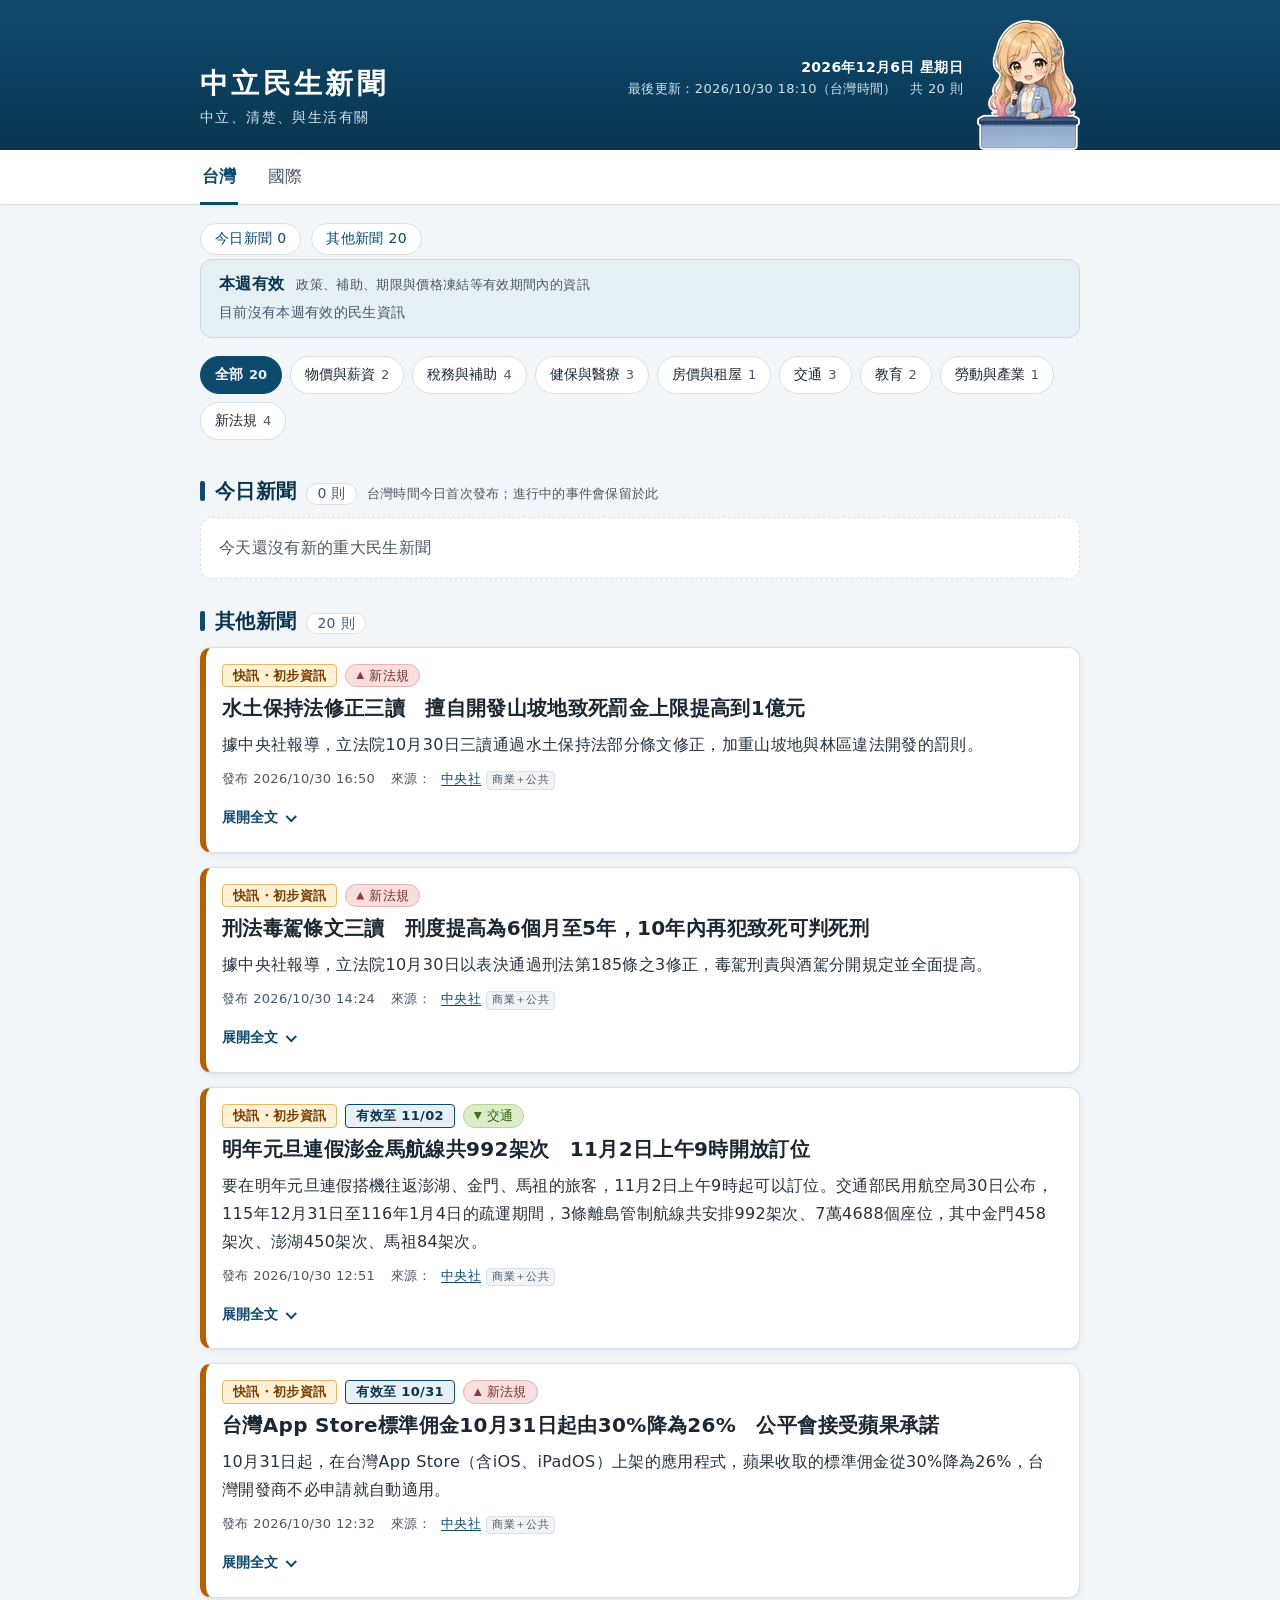
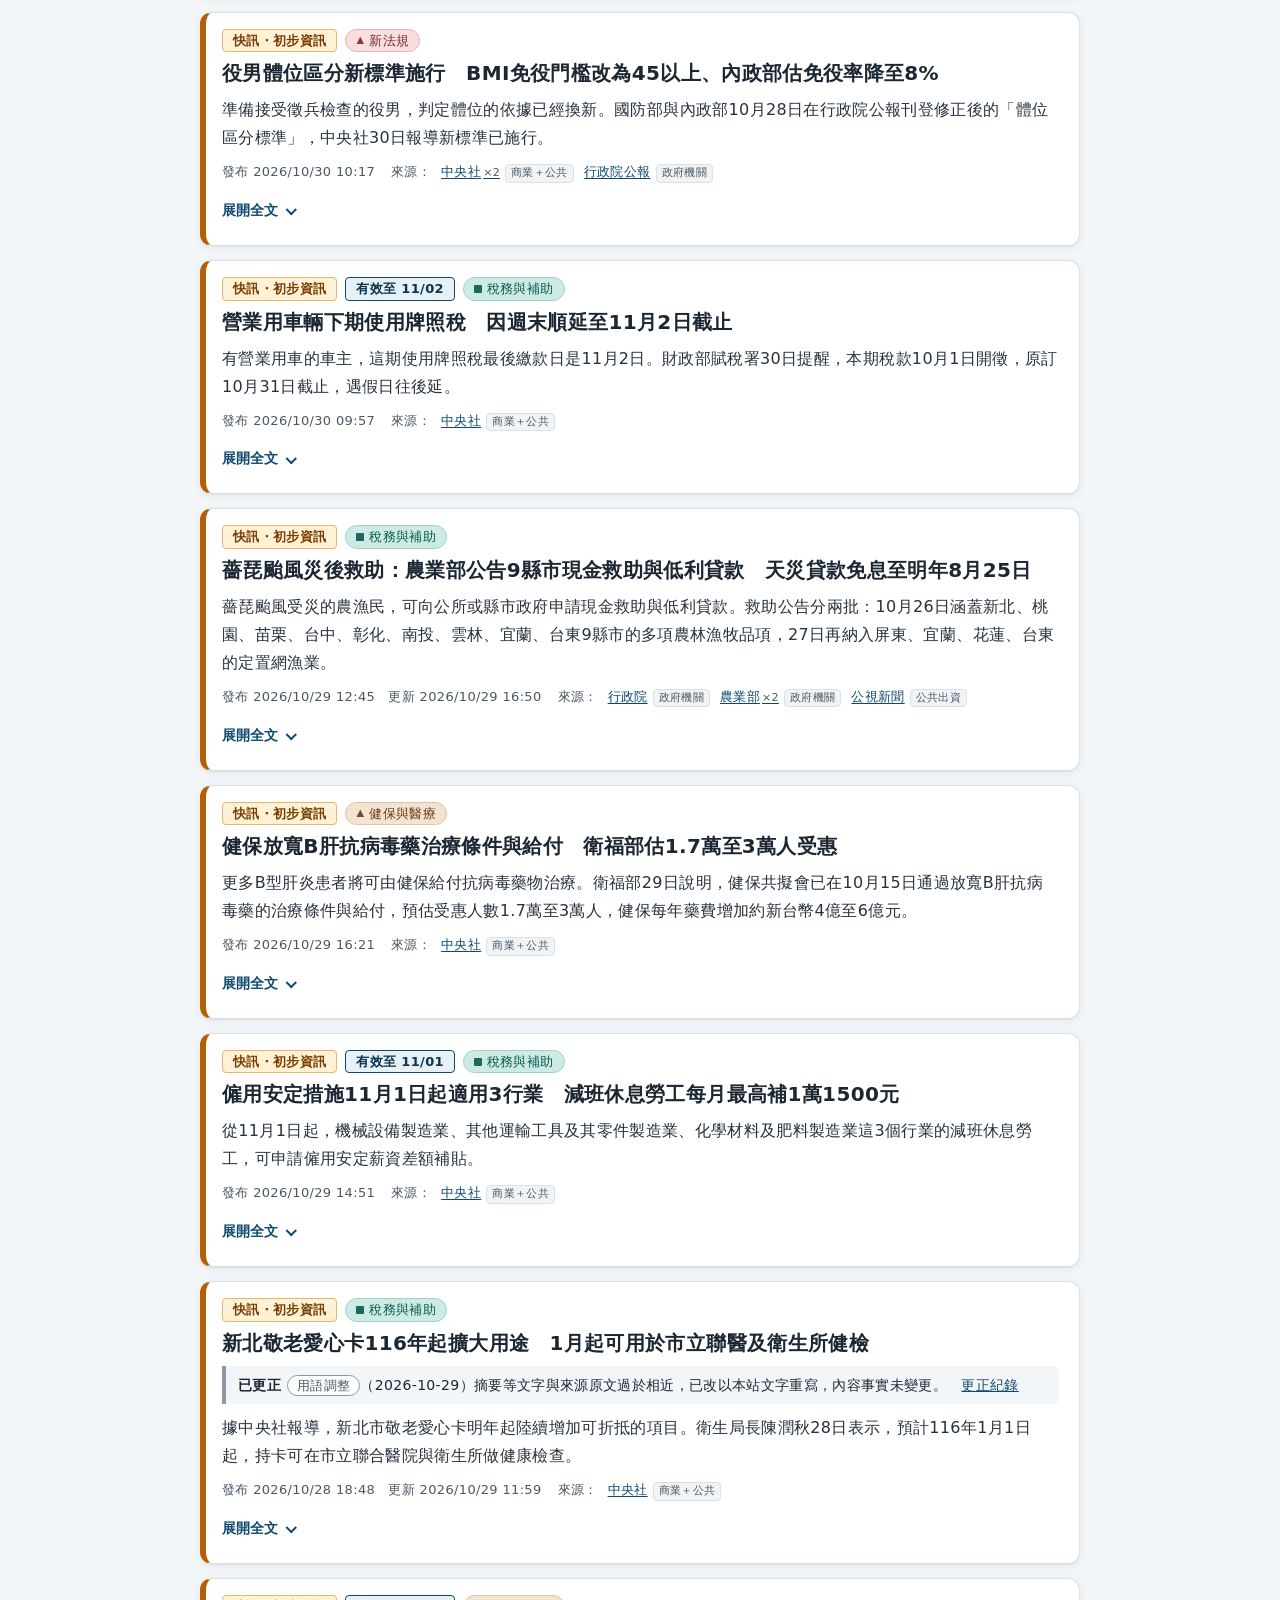
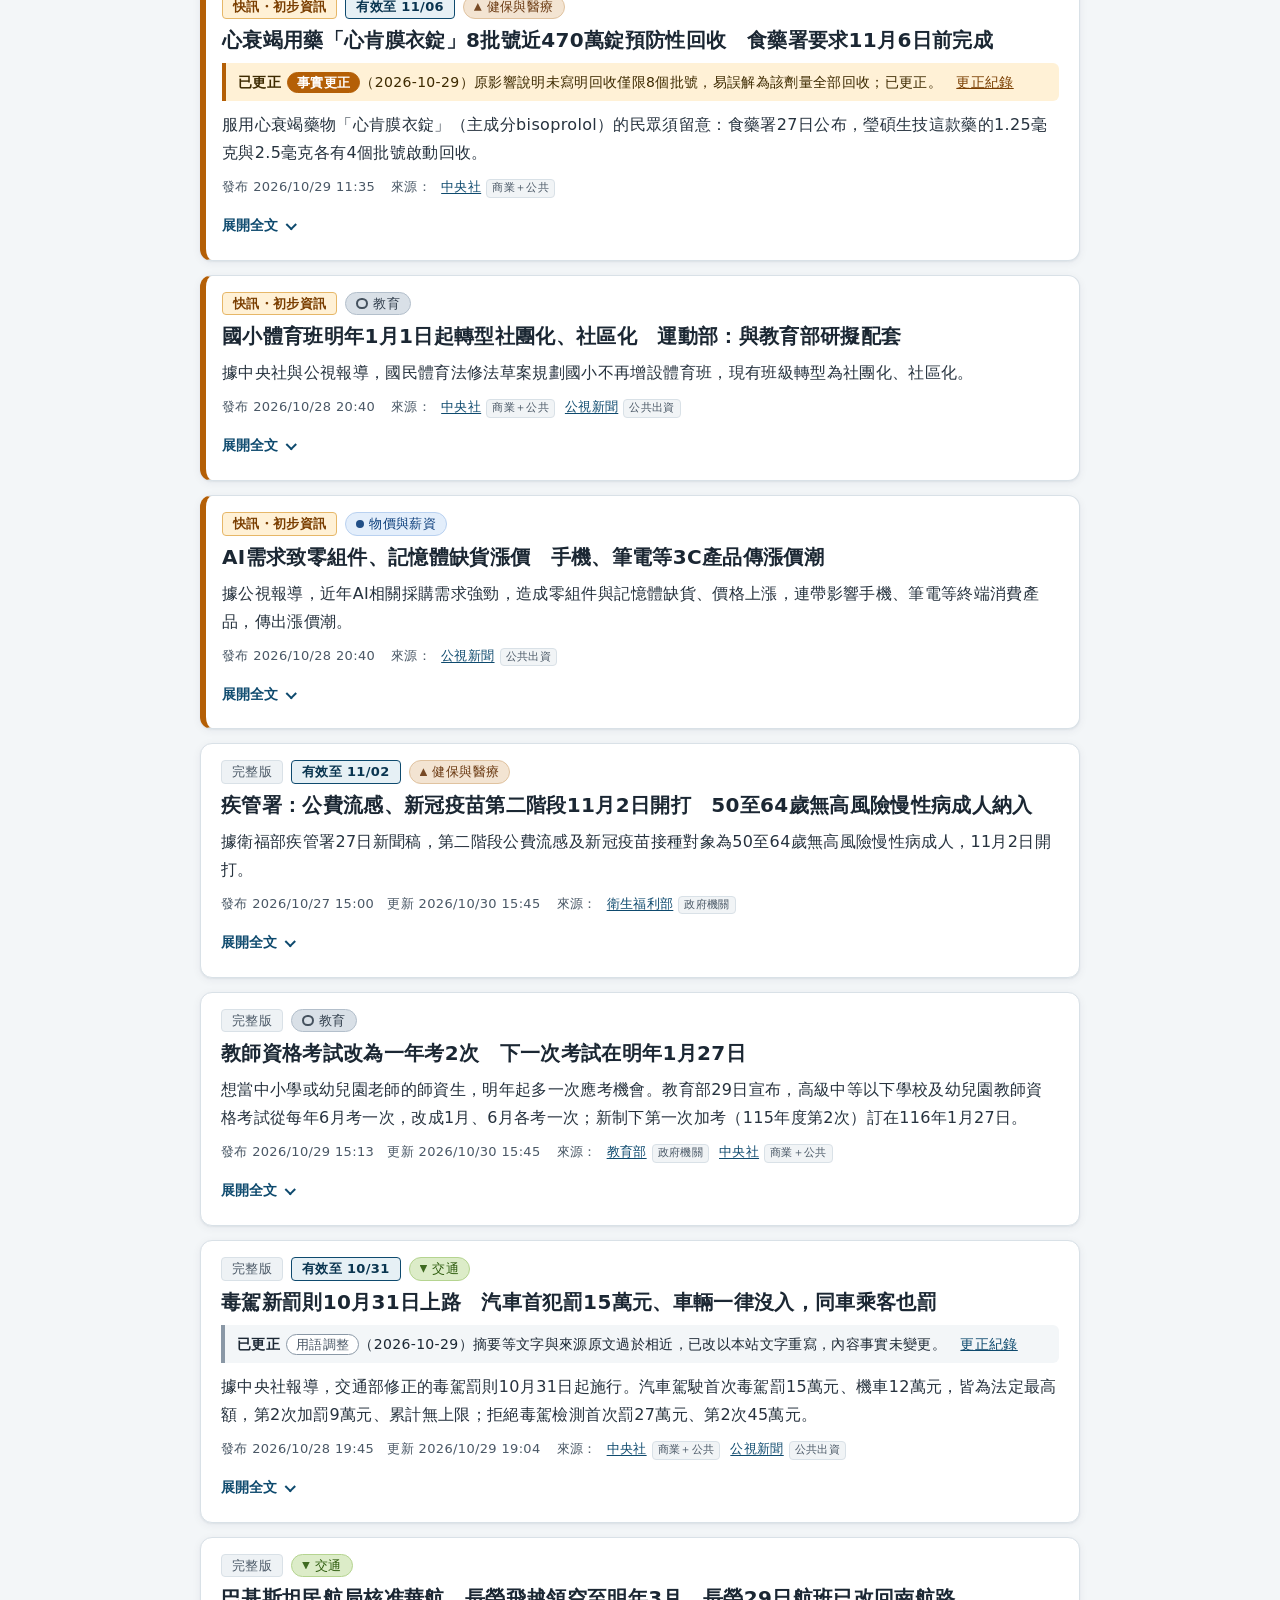
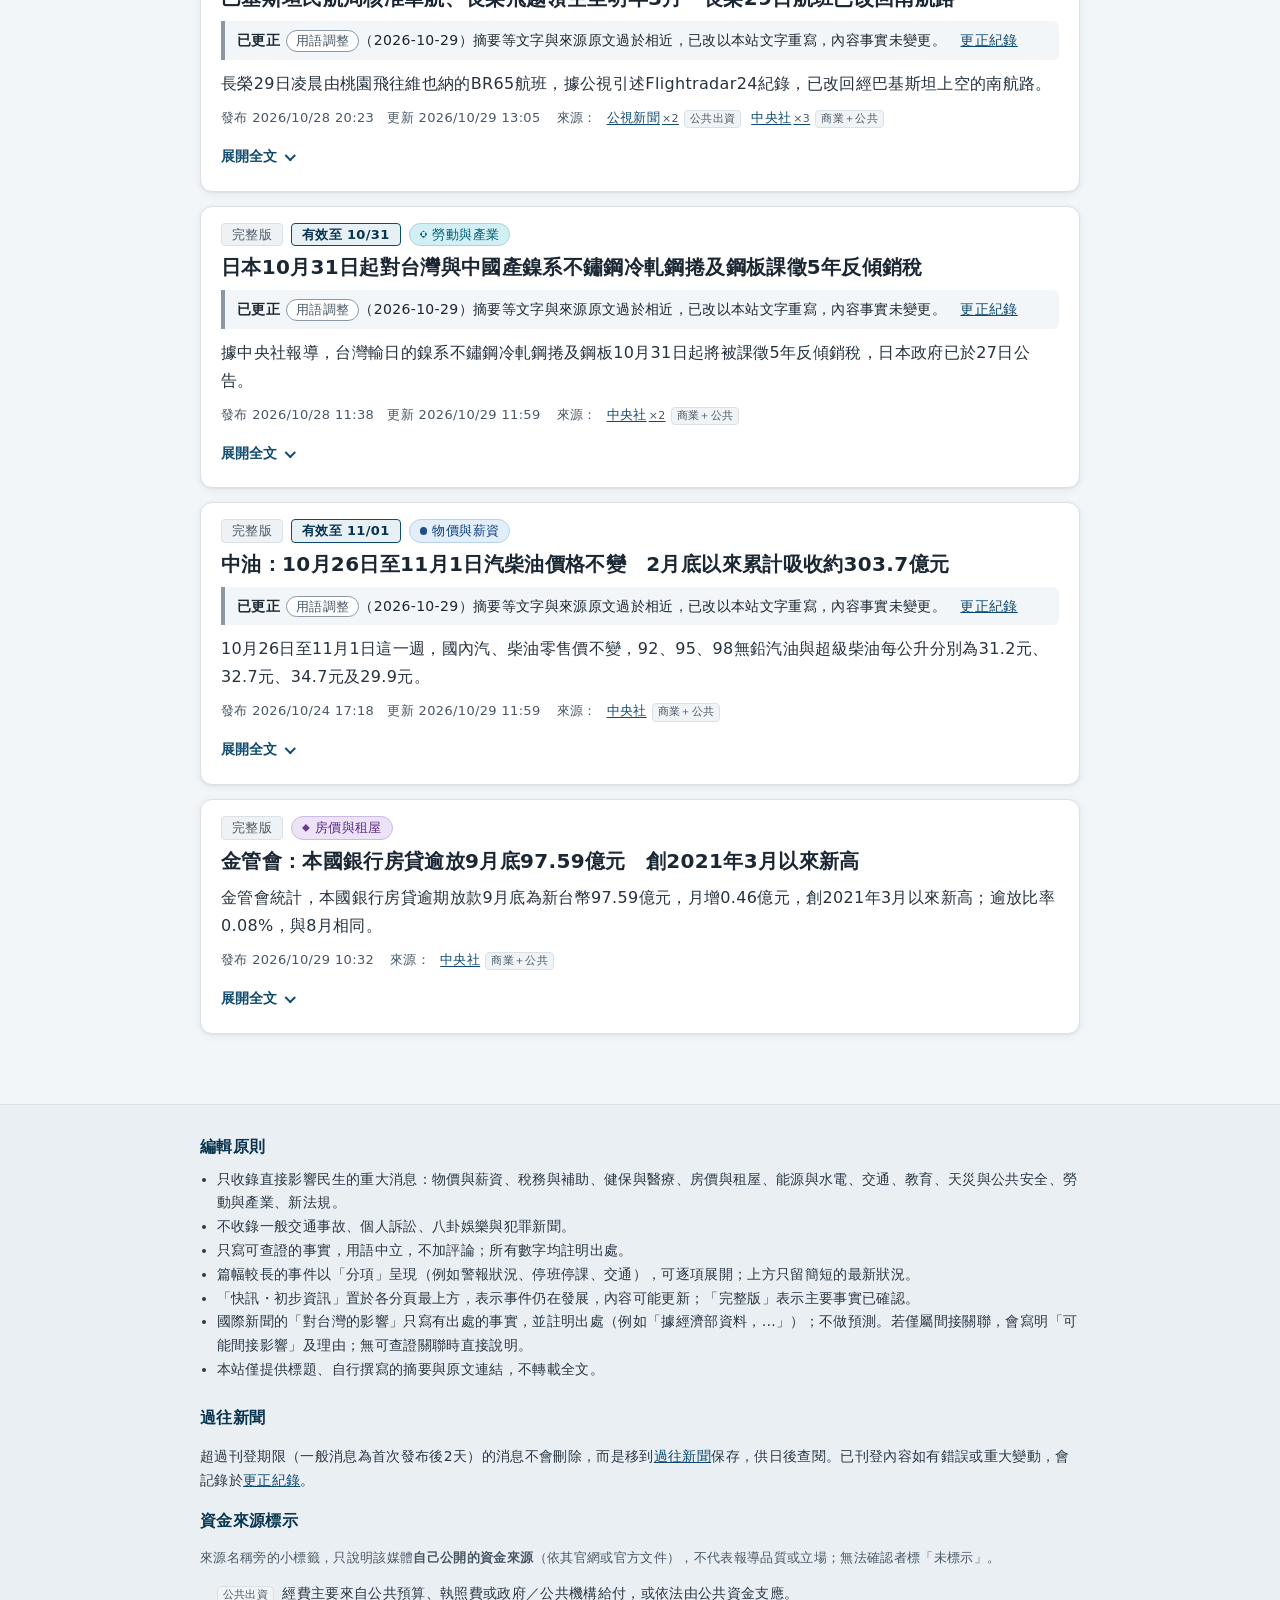
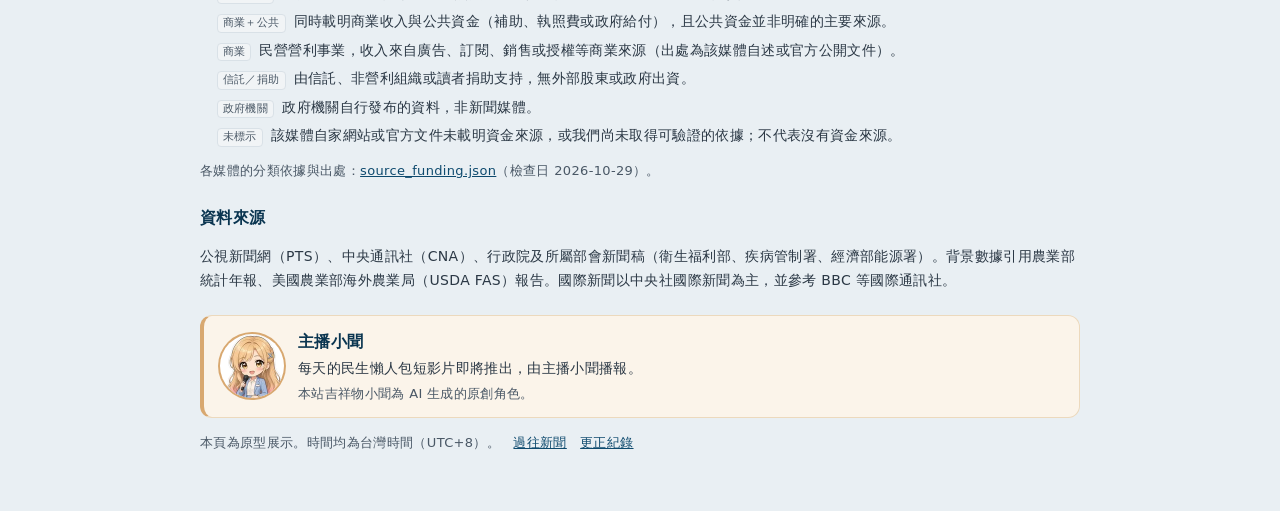
==== index.html @ 39896371 "Mascot: full desk figure at header right instead of round avatar" ====
<!doctype html>
<html lang="zh-Hant-TW">
<head>
<meta charset="utf-8">
<meta name="viewport" content="width=device-width, initial-scale=1">
<title>中立民生新聞　中立、清楚、與生活有關</title>
<link rel="stylesheet" href="style.css">
</head>
<body data-mascot="pending">
<a class="skip-link" href="#main">跳到主要內容</a>
<header class="site-header">
  <div class="wrap banner">
    <div class="brand">
      <div class="brand-text">
        <h1 class="logo">中立民生新聞</h1>
        <p class="tagline">中立、清楚、與生活有關</p>
      </div>
    </div>
    <div class="banner-side">
      <div class="banner-meta">
        <p class="today-date" id="today-date"></p>
        <p class="meta-line" id="updated"></p>
      </div>
      <!-- 吉祥物「小聞」：坐在主播台後的全身小圖，放在右上角日期旁（不放標題旁，避免像新聞的頭貼）；有置頂快訊／進行中災害時由 mascot.js 隱藏 -->
      <picture class="mascot-head" aria-hidden="true">
        <source type="image/webp" srcset="assets/mascot/xiaowen-desk-1x.webp 1x, assets/mascot/xiaowen-desk-2x.webp 2x">
        <img src="assets/mascot/xiaowen-desk-1x.png" srcset="assets/mascot/xiaowen-desk-1x.png 1x, assets/mascot/xiaowen-desk-2x.png 2x" width="103" height="130" alt="" decoding="async">
      </picture>
    </div>
  </div>
</header>
<nav class="tabs-bar" aria-label="地區">
  <div class="wrap tabs" role="tablist" aria-label="地區">
    <button role="tab" id="tab-tw" data-tab="tw" aria-selected="true">台灣</button>
    <button role="tab" id="tab-intl" data-tab="intl" aria-selected="false">國際</button>
  </div>
</nav>

<main class="wrap" id="main">
  <nav class="cat-index" id="cat-index" aria-label="分類"></nav>
  <div id="content" role="tabpanel"></div>
</main>

<footer class="site-footer">
  <div class="wrap">
    <h2>編輯原則</h2>
    <ul>
      <li>只收錄直接影響民生的重大消息：物價與薪資、稅務與補助、健保與醫療、房價與租屋、能源與水電、交通、教育、天災與公共安全、勞動與產業、新法規。</li>
      <li>不收錄一般交通事故、個人訴訟、八卦娛樂與犯罪新聞。</li>
      <li>只寫可查證的事實，用語中立，不加評論；所有數字均註明出處。</li>
      <li>篇幅較長的事件以「分項」呈現（例如警報狀況、停班停課、交通），可逐項展開；上方只留簡短的最新狀況。</li>
      <li>「快訊・初步資訊」置於各分頁最上方，表示事件仍在發展，內容可能更新；「完整版」表示主要事實已確認。</li>
      <li>國際新聞的「對台灣的影響」只寫有出處的事實，並註明出處（例如「據經濟部資料，…」）；不做預測。若僅屬間接關聯，會寫明「可能間接影響」及理由；無可查證關聯時直接說明。</li>
      <li>本站僅提供標題、自行撰寫的摘要與原文連結，不轉載全文。</li>
    </ul>
    <h2>過往新聞</h2>
    <p>超過刊登期限（一般消息為首次發布後2天）的消息不會刪除，而是移到<a href="archive.html">過往新聞</a>保存，供日後查閱。已刊登內容如有錯誤或重大變動，會記錄於<a href="corrections.html">更正紀錄</a>。</p>
    <div id="fund-legend"></div>
    <h2>資料來源</h2>
    <p>公視新聞網（PTS）、中央通訊社（CNA）、行政院及所屬部會新聞稿（衛生福利部、疾病管制署、經濟部能源署）。背景數據引用農業部統計年報、美國農業部海外農業局（USDA FAS）報告。國際新聞以中央社國際新聞為主，並參考 BBC 等國際通訊社。</p>
    <section class="mascot-about" id="mascot-about" aria-labelledby="mascot-about-h">
      <picture class="mascot-pic">
        <source id="mascot-src" type="image/webp" srcset="assets/mascot/xiaowen-128.webp 1x, assets/mascot/xiaowen-256.webp 2x">
        <img id="mascot-img" src="assets/mascot/xiaowen-128.png" srcset="assets/mascot/xiaowen-128.png 1x, assets/mascot/xiaowen-256.png 2x" width="64" height="64" alt="主播小聞" loading="lazy" decoding="async">
      </picture>
      <div class="mascot-text">
        <h2 id="mascot-about-h">主播小聞</h2>
        <p>每天的民生懶人包短影片即將推出，由主播小聞播報。</p>
        <p class="small">本站吉祥物小聞為 AI 生成的原創角色。</p>
        <!-- TODO(youtube): YouTube 頻道尚未開放。開放後可在此加一個「看影片」按鈕（class="mascot-btn"，使用 --mascot-gold），目前刻意不放任何連結。 -->
      </div>
    </section>
    <p class="small">本頁為原型展示。時間均為台灣時間（UTC+8）。　<a href="archive.html">過往新聞</a>　<a href="corrections.html">更正紀錄</a></p>
  </div>
</footer>
<script src="common.js"></script>
<script src="mascot.js"></script>
<script src="app.js"></script>
</body>
</html>
---- style.css ----
/* 中立民生新聞 — design v2 (frontend only; no build step) */
:root{
  --brand:#0e4a6e;        /* calm deep blue-teal */
  --brand-dark:#0a3550;
  --brand-soft:#e6f0f5;
  --text:#1b2733;
  --sub:#4a5866;          /* 7.3:1 on white */
  --line:#d9e1e7;
  --bg:#f3f6f8;
  --card:#ffffff;
  --amber:#b45f06;        /* 快訊 accent bar (4.6:1 on white) */
  --amber-soft:#fff1d6;
  --amber-ink:#7a3e00;
  --live:#8a3a0e;         /* 進行中: deep orange-brown, not alarm red */
  --live-soft:#fff6ea;
  --mascot-gold:#d8a870;  /* 吉祥物小聞 accent, sampled from her hair; ONLY for the mascot block (+ at most one small button). Decorative, never used as text colour */
  --mascot-tint:#fbf4ea;
  --max:920px;
  --radius:12px;
  --shadow:0 1px 2px rgba(16,42,67,.06),0 2px 10px rgba(16,42,67,.06);
  --fs-xs:13px; --fs-sm:14px; --fs-base:16px; --fs-md:17px; --fs-lg:20px; --fs-xl:28px;
}
*{box-sizing:border-box}
html{-webkit-text-size-adjust:100%;scroll-behavior:auto}
body{margin:0;background:var(--bg);color:var(--text);
  font-family:"PingFang TC","Noto Sans TC","Noto Sans CJK TC","Microsoft JhengHei","Heiti TC",system-ui,-apple-system,"Segoe UI",sans-serif;
  font-size:var(--fs-md);line-height:1.7;letter-spacing:.02em;overflow-wrap:anywhere}
.wrap{max-width:var(--max);margin:0 auto;padding:0 20px}
a{color:var(--brand)}
a:focus-visible,button:focus-visible,summary:focus-visible{outline:3px solid #f2a33a;outline-offset:2px;border-radius:4px}
.skip-link{position:absolute;left:-999px;top:0;background:#fff;color:var(--brand);padding:8px 14px;z-index:20}
.skip-link:focus{left:8px;top:8px}

/* ---- banner ---- */
.site-header{background:linear-gradient(180deg,var(--brand) 0%,var(--brand-dark) 100%);color:#fff}
.banner{display:flex;justify-content:space-between;align-items:flex-end;gap:12px 24px;flex-wrap:wrap;padding-top:26px;padding-bottom:20px}
.logo{margin:0;font-size:var(--fs-xl);line-height:1.3;font-weight:700;letter-spacing:.12em}
.logo-link{color:inherit;text-decoration:none}
.tagline{margin:4px 0 0;color:#cfe3ef;font-size:var(--fs-sm);letter-spacing:.1em}
.banner-meta{text-align:right;font-size:var(--fs-sm);line-height:1.6;color:#e3eef5}
.banner-meta p{margin:0}
.today-date{font-weight:700;color:#fff}
.meta-line{color:#cfe3ef;font-size:var(--fs-xs)}
.tabs-bar{background:#fff;border-bottom:1px solid var(--line);position:sticky;top:0;z-index:5;box-shadow:0 1px 3px rgba(16,42,67,.05)}
.tabs{display:flex;gap:28px;align-items:flex-end}
.tabs button{appearance:none;border:0;background:none;padding:12px 2px 11px;font:inherit;font-size:var(--fs-md);
  color:var(--sub);cursor:pointer;border-bottom:3px solid transparent;margin-bottom:-1px;min-height:44px}
.tabs button:hover{color:var(--brand)}
.tabs button[aria-selected="true"]{color:var(--brand);font-weight:700;border-bottom-color:var(--brand)}
.tab-link{color:var(--sub);text-decoration:none;font-size:var(--fs-base);padding:12px 0 11px;min-height:44px}
.tab-link:hover{color:var(--brand);text-decoration:underline}
.tab-current{margin-left:auto;font-weight:700;color:var(--brand);padding:12px 2px 11px;border-bottom:3px solid var(--brand);margin-bottom:-1px}

main.wrap{padding-top:18px;padding-bottom:8px}
.cat-index{display:flex;flex-wrap:wrap;gap:6px 10px;font-size:var(--fs-sm);margin:0 0 4px}
.cat-index a{text-decoration:none;color:var(--brand);background:#fff;border:1px solid var(--line);border-radius:999px;padding:2px 14px;min-height:32px;display:inline-flex;align-items:center}
.cat-index a:hover{border-color:var(--brand)}
.empty{color:var(--sub);margin:40px 0}

/* ---- category chips: fixed slot per category, hash fallback for new ones; text label always present ---- */
.chip{display:inline-flex;align-items:center;gap:5px;font-size:var(--fs-xs);line-height:1.5;padding:1px 10px;border-radius:999px;
  white-space:nowrap;font-weight:500;border:1px solid transparent;letter-spacing:.03em}
.chip::before{content:"";width:.6em;height:.6em;background:currentColor;flex:none;opacity:.9}   /* shape marker: extra cue besides colour */
.c0{color:#0b3d7a;background:#e3eefb;border-color:#b9d1f0}.c0::before{border-radius:50%}
.c1{color:#0a5a50;background:#cdebe4;border-color:#9ed3c8}.c1::before{border-radius:1px}
.c2{color:#6b3a12;background:#f3e4d2;border-color:#e0c3a0}.c2::before{clip-path:polygon(50% 0,100% 100%,0 100%)}
.c3{color:#5b2a86;background:#ece3f7;border-color:#cdb8e6}.c3::before{clip-path:polygon(50% 0,100% 50%,50% 100%,0 50%)}
.c4{color:#8a1f4a;background:#fbe1ea;border-color:#efb6c9}.c4::before{clip-path:polygon(35% 0,65% 0,65% 35%,100% 35%,100% 65%,65% 65%,65% 100%,35% 100%,35% 65%,0 65%,0 35%,35% 35%)}
.c5{color:#2f5d0f;background:#dcecc8;border-color:#b5d490}.c5::before{clip-path:polygon(0 0,100% 0,50% 100%)}
.c6{color:#34414f;background:#d9e0e7;border-color:#b3bfcb}.c6::before{border-radius:50%;background:none;border:2px solid currentColor}
.c7{color:#3a3a9a;background:#e5e6fb;border-color:#c1c3f0}.c7::before{background:none;border:2px solid currentColor}
.c8{color:#00596e;background:#d3eff6;border-color:#9fd6e4}.c8::before{clip-path:polygon(50% 0,100% 50%,50% 100%,0 50%);background:none;border:0;box-shadow:inset 0 0 0 2px currentColor}
.c9{color:#7a2d2d;background:#f8dede;border-color:#e8b4b4}.c9::before{clip-path:polygon(0 100%,100% 100%,50% 0,50% 0)}

/* ---- section headings ---- */
.day-sec{margin:28px 0 0}
.day-sec h2{font-size:var(--fs-lg);line-height:1.4;font-weight:700;color:var(--brand-dark);margin:0 0 12px;display:flex;flex-wrap:wrap;align-items:baseline;gap:2px 10px}
.day-sec h2::before{content:"";width:5px;height:1em;background:var(--brand);border-radius:2px;align-self:center}
.day-sec h2 .count{font-weight:400;font-size:var(--fs-sm);color:var(--sub);background:#fff;border:1px solid var(--line);border-radius:999px;padding:0 10px}
.day-sec h2 .note{font-weight:400;color:var(--sub);font-size:var(--fs-xs);letter-spacing:.02em}
.day-empty{margin:12px 0 0;font-size:var(--fs-base);color:var(--sub);background:#fff;border:1px dashed var(--line);border-radius:var(--radius);padding:16px 18px}

/* ---- 本週有效 (compact) ---- */
.valid-now{margin:0;padding:10px 18px 8px;background:var(--brand-soft);border:1px solid #c5dbe7;border-radius:var(--radius)}
.valid-now h2{font-size:var(--fs-base);font-weight:700;color:var(--brand-dark);margin:0 0 4px;display:flex;flex-wrap:wrap;gap:0 12px;align-items:baseline}
.valid-now h2 .note{font-weight:400;color:var(--sub);font-size:var(--fs-xs)}
.valid-now ul{list-style:none;margin:0;padding:0}
.valid-now li{display:grid;grid-template-columns:1fr auto;gap:0 12px;padding:7px 0;border-top:1px solid #c5dbe7;align-items:baseline}
.valid-now li:first-child{border-top:0}
.vn-title{font-weight:700;font-size:var(--fs-base);line-height:1.5;color:var(--text);text-decoration:none}
.vn-title:hover{color:var(--brand);text-decoration:underline}
.vn-until{font-size:var(--fs-xs);color:var(--brand-dark);background:#fff;border:1px solid var(--brand);padding:0 9px;border-radius:999px;white-space:nowrap;line-height:1.6}
.vn-sum{grid-column:1 / -1;font-size:var(--fs-sm);line-height:1.6;color:var(--sub);display:-webkit-box;-webkit-line-clamp:1;-webkit-box-orient:vertical;overflow:hidden}
.vn-empty{margin:2px 0 4px;font-size:var(--fs-sm);color:var(--sub)}

/* ---- 分類篩選 pills ---- */
.filter-bar{display:flex;flex-wrap:wrap;gap:8px;margin:18px 0 0}
.filter-btn{appearance:none;font:inherit;font-size:var(--fs-sm);line-height:1.4;cursor:pointer;min-height:38px;padding:4px 14px;
  border:1px solid var(--line);border-radius:999px;background:#fff;color:var(--text);display:inline-flex;align-items:center;gap:6px;white-space:nowrap}
.filter-btn .n{font-size:var(--fs-xs);color:var(--sub)}
.filter-btn:hover{border-color:var(--brand);color:var(--brand)}
.filter-btn[aria-pressed="true"]{background:var(--brand);border-color:var(--brand);color:#fff;font-weight:700}
.filter-btn[aria-pressed="true"] .n{color:#fff;opacity:.9}
.filter-status{margin:6px 0 0;font-size:var(--fs-xs);color:var(--sub);min-height:1.5em}
.filter-bar + .filter-status + .day-sec{margin-top:12px}

/* ---- news cards ---- */
.card{position:relative;background:var(--card);border:1px solid var(--line);border-radius:var(--radius);box-shadow:var(--shadow);
  padding:16px 20px 12px;margin:0 0 14px;scroll-margin-top:68px}
.card.breaking{border-left:6px solid var(--amber);padding-left:16px}
.card.live{border-left:6px solid var(--live);background:var(--live-soft);padding-left:16px}
.badges{display:flex;flex-wrap:wrap;align-items:center;gap:6px 8px;margin-bottom:6px}
.badge{display:inline-flex;align-items:center;white-space:nowrap;font-size:var(--fs-xs);line-height:1.5;padding:1px 10px;border-radius:4px;
  border:1px solid var(--line);color:var(--sub);background:#fff}
.badge.full{background:#eef2f5;color:var(--sub)}
.badge.prelim{background:var(--amber-soft);border-color:#e6b768;color:var(--amber-ink);font-weight:700}
.badge.live{background:var(--live);border-color:var(--live);color:#fff;font-weight:700}
.badge.live::before{content:"";width:.55em;height:.55em;border-radius:50%;background:#fff;margin-right:6px}
.badge.valid{background:var(--brand-soft);border-color:var(--brand);color:var(--brand-dark);font-weight:700}
.card h3{font-size:var(--fs-lg);line-height:1.5;margin:0 0 8px;font-weight:700;color:var(--text)}
.card p.summary{margin:0 0 10px;font-size:var(--fs-base);line-height:1.75;color:#26323e}
.card p.summary.lines{white-space:pre-line}
.card .rest{padding-top:2px}
.corrected-note{margin:0 0 10px;padding:8px 12px;border-left:4px solid var(--amber);background:var(--amber-soft);border-radius:0 6px 6px 0;font-size:var(--fs-sm);line-height:1.6;color:#3d2a00}
.corrected-note a{color:var(--amber-ink)}
.corrected-note.wording{border-left-color:#8a98a6;background:var(--bg);color:var(--text)}
.corrected-note.wording a{color:var(--brand)}
/* 更正類型標籤：事實更正＝實心琥珀色（醒目）；用語調整＝灰色細框（低調）。文字標籤一律存在，不只靠顏色 */
.ctag{display:inline-block;font-size:var(--fs-xs);line-height:1.5;padding:0 9px;border-radius:999px;margin-left:6px;vertical-align:baseline;white-space:nowrap}
.ctag.fact{background:var(--amber);border:1px solid var(--amber);color:#fff;font-weight:700}
.ctag.wording{background:#fff;border:1px solid #8a98a6;color:var(--sub);font-weight:400}
.card-meta{display:flex;flex-wrap:wrap;gap:2px 16px;font-size:var(--fs-xs);color:var(--sub);line-height:1.6;margin-bottom:6px}
.src-line{display:inline-flex;flex-wrap:wrap;gap:0 10px}
.src-label::after{content:"：";}
.src-line .n{font-size:11px;margin-left:2px;color:var(--sub)}
.src-more{color:var(--sub)}
.src-item{display:inline-flex;flex-wrap:wrap;align-items:baseline;gap:0 5px}
/* 資金來源標示: small neutral grey tag, no colour judgement (all labels look alike on purpose) */
.fund{display:inline-block;font-size:11px;line-height:1.5;font-weight:400;color:var(--sub);background:#f1f4f6;border:1px solid var(--line);border-radius:4px;padding:0 5px;margin-left:5px;white-space:nowrap;vertical-align:baseline;cursor:help}
.src-item .fund{margin-left:0}
.fund-list{list-style:none;margin:6px 0;padding:0}
.fund-list li{margin:6px 0;font-size:var(--fs-sm);line-height:1.6}
.fund-list .fund{margin:0 8px 0 0}
.src-line a{color:var(--brand);text-decoration:underline;text-underline-offset:2px}
.card-toggle{appearance:none;font:inherit;font-size:var(--fs-sm);cursor:pointer;display:inline-flex;align-items:center;gap:8px;
  min-height:44px;padding:4px 14px 4px 0;margin:0;border:0;background:none;color:var(--brand);font-weight:700}
.card-toggle:hover .lbl{text-decoration:underline}
.card-toggle .ico{width:.55em;height:.55em;border-right:2px solid currentColor;border-bottom:2px solid currentColor;transform:rotate(45deg) translateY(-2px);transition:transform .15s}
.card-toggle[aria-expanded="true"] .ico{transform:rotate(-135deg) translateY(-1px)}
.card-body{border-top:1px solid var(--line);padding-top:12px;margin:2px 0 4px}
.card-body[hidden]{display:none}
.card.expanded{box-shadow:0 2px 14px rgba(16,42,67,.12)}
.card-body > *:last-child{margin-bottom:6px}

/* featured (first item of 今日新聞) */
.card.featured{padding:22px 26px 14px;box-shadow:0 2px 6px rgba(16,42,67,.08),0 6px 22px rgba(16,42,67,.08)}
.card.featured.breaking,.card.featured.live{padding-left:22px}
.card.featured h3{font-size:var(--fs-xl);line-height:1.45;margin-bottom:12px}
.card.featured p.summary.teaser{font-size:var(--fs-md);line-height:1.8}
.card.featured:not(.breaking):not(.live){border-top:4px solid var(--brand);border-color:#bcd1de;border-top-color:var(--brand)}

/* key facts / impact / sections / sources inside the expanded body */
dl.facts{margin:0 0 14px;padding:12px 16px;background:var(--bg);border-radius:8px;font-size:var(--fs-base);line-height:1.7;display:grid;grid-template-columns:auto 1fr;gap:4px 14px}
dl.facts dt{color:var(--sub);white-space:nowrap;font-weight:700}
dl.facts dd{margin:0}
.tw-impact{font-size:var(--fs-base);margin:0 0 14px;padding-left:12px;border-left:3px solid var(--brand)}
.tw-impact strong{display:block;font-size:var(--fs-xs);color:var(--brand)}
.related{font-size:var(--fs-base);margin:0 0 14px;padding-left:12px;border-left:3px solid var(--line)}
.related strong{display:block;font-size:var(--fs-xs);color:var(--sub)}
.related ul{list-style:none;margin:2px 0 0;padding:0}
.related li{margin:4px 0;overflow-wrap:anywhere}
.related li::before{content:"↪ ";color:var(--sub)}
.rel-tag{display:inline-block;margin-left:6px;padding:0 6px;font-size:var(--fs-xs);color:var(--sub);border:1px solid var(--line);border-radius:10px;white-space:nowrap}
details.arch-item.target{outline:3px solid var(--brand);outline-offset:2px}
.sources{font-size:var(--fs-sm);color:var(--sub)}
.sources ul{list-style:none;margin:2px 0 0;padding:0}
.sources li{margin:2px 0}
.sources li::before{content:"→ ";color:var(--sub)}
.sections{margin:4px 0 14px;border-top:1px solid var(--line)}
.sec-tools{text-align:right;margin:2px 0 0}
.sec-toggle{appearance:none;border:0;background:none;color:var(--brand);font:inherit;font-size:var(--fs-sm);cursor:pointer;padding:6px 0;min-height:36px}
details.sec{border-bottom:1px solid var(--line)}
details.sec>summary{list-style:none;cursor:pointer;display:flex;align-items:center;gap:10px;padding:10px 2px;font-weight:700;font-size:var(--fs-base);min-height:44px}
details.sec>summary::-webkit-details-marker{display:none}
details.sec>summary::before{content:"＋";color:var(--brand);font-weight:400;width:1.2em;flex:none}
details.sec[open]>summary::before{content:"－"}
.sec-count{margin-left:auto;font-weight:400;font-size:var(--fs-xs);color:var(--sub)}
ul.bullets{margin:0 0 12px;padding:0 0 0 1.2em;font-size:var(--fs-base);line-height:1.75}
ul.bullets li{margin:0 0 8px}
.refs{display:inline-flex;flex-wrap:wrap;gap:0 8px;margin-left:6px;font-size:var(--fs-xs);vertical-align:baseline}
.refs a{color:var(--sub);text-decoration:underline;white-space:nowrap}
.refs a::before{content:"出處："}
.refs a:nth-child(n+2)::before{content:""}
details.all-sources{margin-top:6px}
details.all-sources>summary{cursor:pointer;color:var(--sub);padding:6px 0;min-height:36px;font-size:var(--fs-sm)}

/* ---- archive / corrections ---- */
.archive-note{color:var(--sub);font-size:var(--fs-sm);margin:0 0 16px;background:#fff;border:1px solid var(--line);border-radius:var(--radius);padding:12px 16px}
.cat{margin:28px 0 0}
.cat h2{font-size:var(--fs-base);font-weight:700;color:var(--brand-dark);margin:0 0 10px;display:flex;align-items:center;gap:10px}
.cat h2::before{content:"";width:5px;height:1em;background:var(--brand);border-radius:2px}
details.arch-item{background:#fff;border:1px solid var(--line);border-radius:var(--radius);box-shadow:var(--shadow);margin:0 0 10px;padding:0 18px}
details.arch-item>summary{cursor:pointer;list-style:none;padding:14px 0;min-height:44px}
details.arch-item>summary::-webkit-details-marker{display:none}
.arch-title{display:block;font-weight:700;line-height:1.5}
.arch-meta{display:flex;flex-wrap:wrap;align-items:center;gap:4px 10px;font-size:var(--fs-xs);color:var(--sub);margin-top:4px}
details.arch-item[open]>summary .arch-title{color:var(--brand)}
details.arch-item .item{padding:0 0 10px;border:0;background:none;box-shadow:none;margin:0}
details.arch-item .item h3{display:none}
details.arch-item .item p.summary{font-size:var(--fs-base)}
.item.correction{background:#fff;border:1px solid var(--line);border-left:6px solid var(--amber);border-radius:var(--radius);box-shadow:var(--shadow);padding:14px 20px 8px;margin:0 0 14px}
.item.correction h3{font-size:var(--fs-md);line-height:1.5;margin:4px 0 10px}
.item.correction .arch-meta{margin:0}
.item.correction dl.facts dt{align-self:start}
.item.correction.wording{border-left:4px solid #8a98a6;box-shadow:none}
.item.correction .ctag{margin-left:0}
.corr-types{margin:0 0 14px;padding:12px 16px;background:#fff;border:1px solid var(--line);border-radius:var(--radius);font-size:var(--fs-sm);line-height:1.7;color:var(--sub)}
.corr-types h2{font-size:var(--fs-base);margin:0 0 6px;color:var(--text)}
.corr-types p{margin:0 0 4px}
.corr-types p:last-child{margin:0}
.corr-types .ctag{margin:0 8px 0 0}
.filter-btn.fact{border-color:var(--amber);color:var(--amber-ink);font-weight:700}
.filter-btn.fact .n{color:var(--amber-ink)}
.filter-btn.fact:hover{border-color:var(--amber-ink);color:var(--amber-ink)}
.filter-btn.fact[aria-pressed="true"]{background:var(--amber);border-color:var(--amber);color:#fff}
.filter-btn.fact[aria-pressed="true"] .n{color:#fff}
.corr-filter{margin:0 0 6px}

/* ---- footer ---- */
.site-footer{margin-top:48px;border-top:1px solid var(--line);background:#e9eff3;padding:28px 0 44px;font-size:var(--fs-sm);color:#2b3845}
.site-footer h2{font-size:var(--fs-base);margin:0 0 8px;color:var(--brand-dark)}
.site-footer h2:not(:first-child){margin-top:22px}
.site-footer ul{margin:0;padding-left:1.2em}
.site-footer .small{color:var(--sub);font-size:var(--fs-xs)}
.site-footer a{color:var(--brand)}

/* ---- 吉祥物「小聞」(small & secondary) ---- */
.brand{display:flex;align-items:center;gap:12px}
.banner-side{display:flex;align-items:center;gap:14px}
.mascot-head{flex:none;display:block;width:103px;height:130px;align-self:flex-end;margin:-6px 0 -20px}
.mascot-head img{display:block;width:103px;height:130px}
body[data-mascot="pending"] .mascot-head,body[data-mascot="alert"] .mascot-head{display:none}
.mascot-about{display:flex;align-items:center;gap:14px;margin:22px 0 14px;padding:12px 16px;background:var(--mascot-tint);border:1px solid #ecd9bd;border-left:4px solid var(--mascot-gold);border-radius:var(--radius)}
.mascot-pic{flex:none;display:block;width:64px;height:64px;border-radius:50%;background:#fff;box-shadow:0 0 0 2px var(--mascot-gold);overflow:hidden}
.mascot-pic img{display:block;width:64px;height:64px}
.mascot-text p{margin:0}
.site-footer .mascot-about h2{margin:0 0 2px;font-size:var(--fs-base);color:var(--brand-dark)}
.site-footer .mascot-about .small{margin-top:2px}

/* ---- mobile (single column) ---- */
@media (max-width:640px){
  .wrap{padding:0 14px}
  body{font-size:var(--fs-base)}
  .banner{padding-top:18px;padding-bottom:14px;align-items:flex-start;flex-direction:column;gap:8px}
  .banner-meta{text-align:left}
  .logo{font-size:24px}
  .brand{gap:10px}
  .mascot-head,.mascot-head img{width:71px;height:90px}
  .mascot-head{margin-bottom:-14px}
  .banner-side{gap:10px;width:100%;justify-content:space-between}
  .mascot-about{padding:10px 12px;gap:12px}
  .mascot-pic,.mascot-pic img{width:56px;height:56px}
  .tabs{gap:24px}
  .day-sec h2 .note{display:none}
  .card{padding:14px 14px 8px;border-radius:10px}
  .card.breaking,.card.live{padding-left:12px;border-left-width:5px}
  .card h3{font-size:18px}
  .card p.summary{font-size:15px}
  .card.featured{padding:16px 16px 8px}
  .card.featured.breaking,.card.featured.live{padding-left:13px}
  .card.featured h3{font-size:22px}
  .card.featured p.summary.teaser{font-size:16px}
  dl.facts{grid-template-columns:1fr;gap:0}
  dl.facts dd{margin-bottom:6px}
  .refs{display:flex;margin:2px 0 0}
  ul.bullets{padding-left:1.1em}
  .valid-now{padding:8px 12px 6px}
  .valid-now h2 .note{display:none}
  .filter-btn{padding:4px 12px}
  .tab-link{font-size:var(--fs-sm)}
  .tabs a.tab-link:nth-child(2){margin-left:0}
  details.arch-item{padding:0 12px}
  .item.correction{padding:12px 14px 6px}
}
.mascot-head{cursor:pointer}
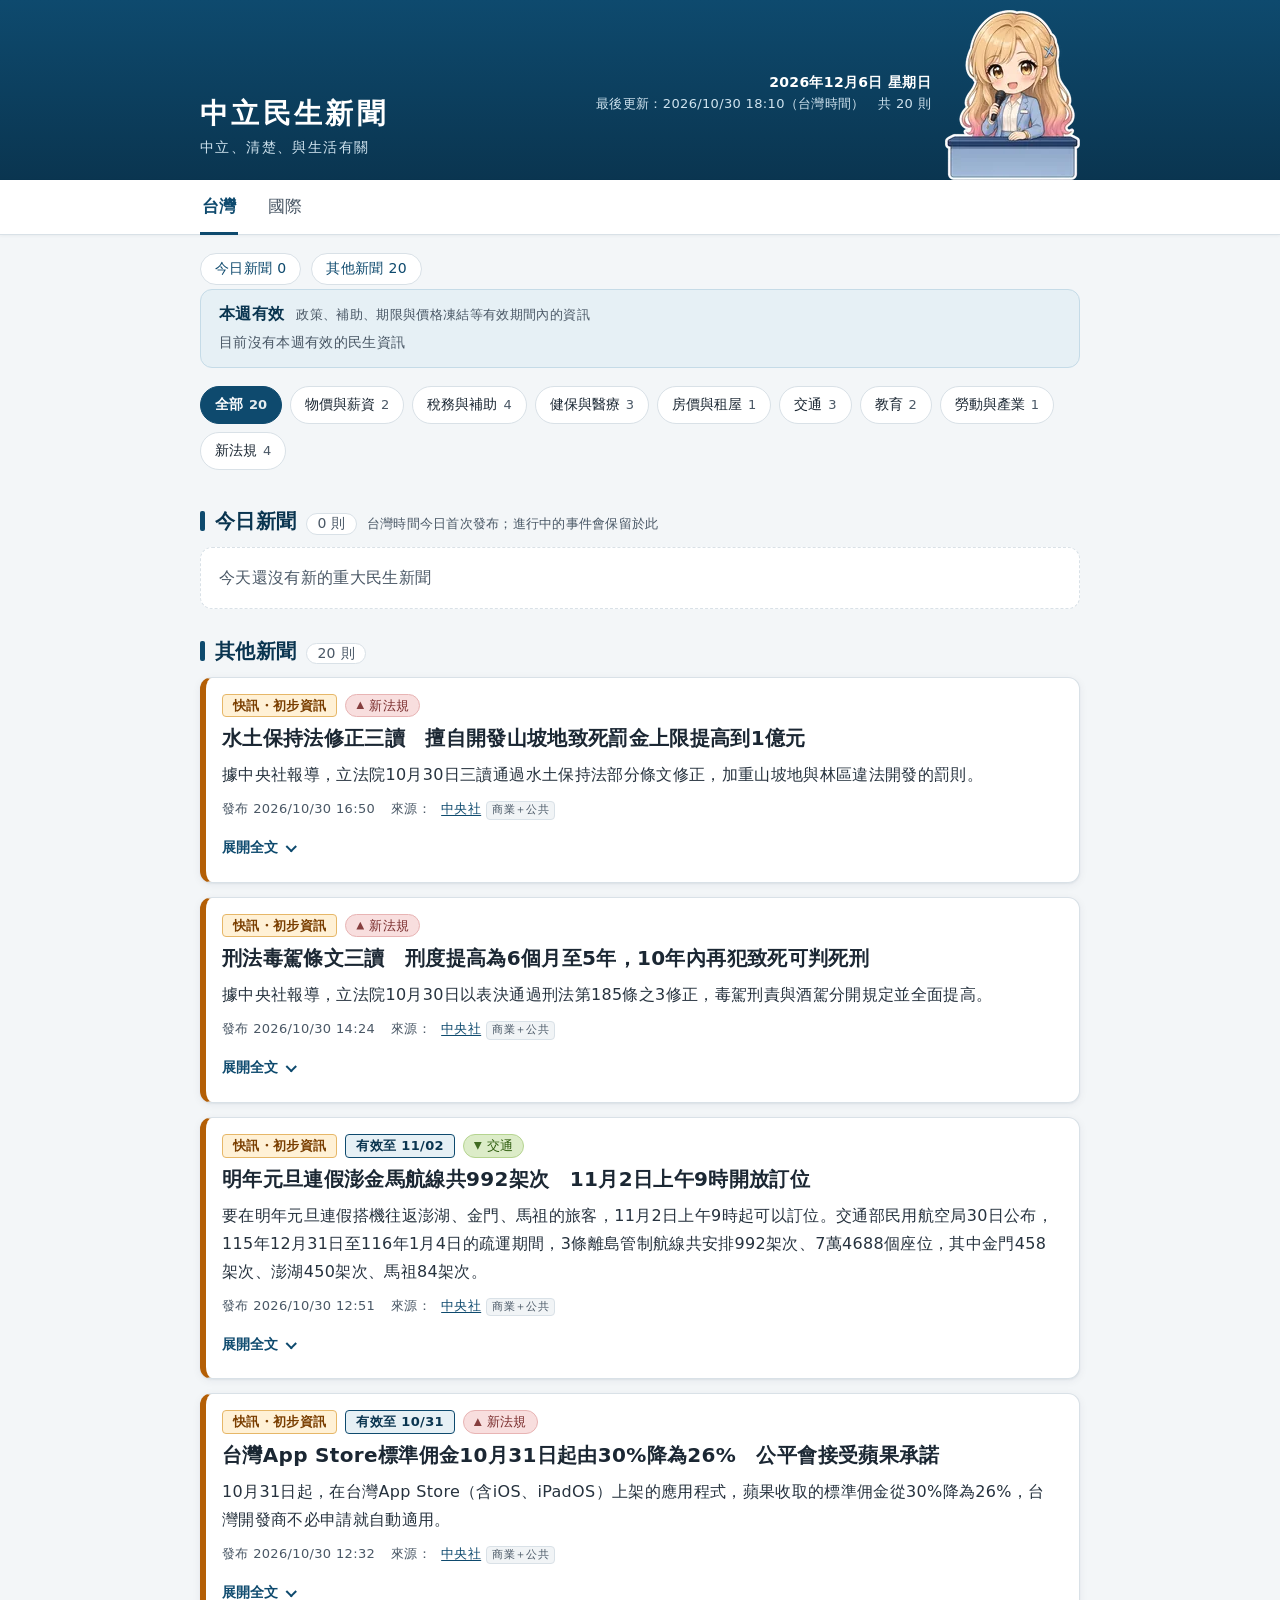
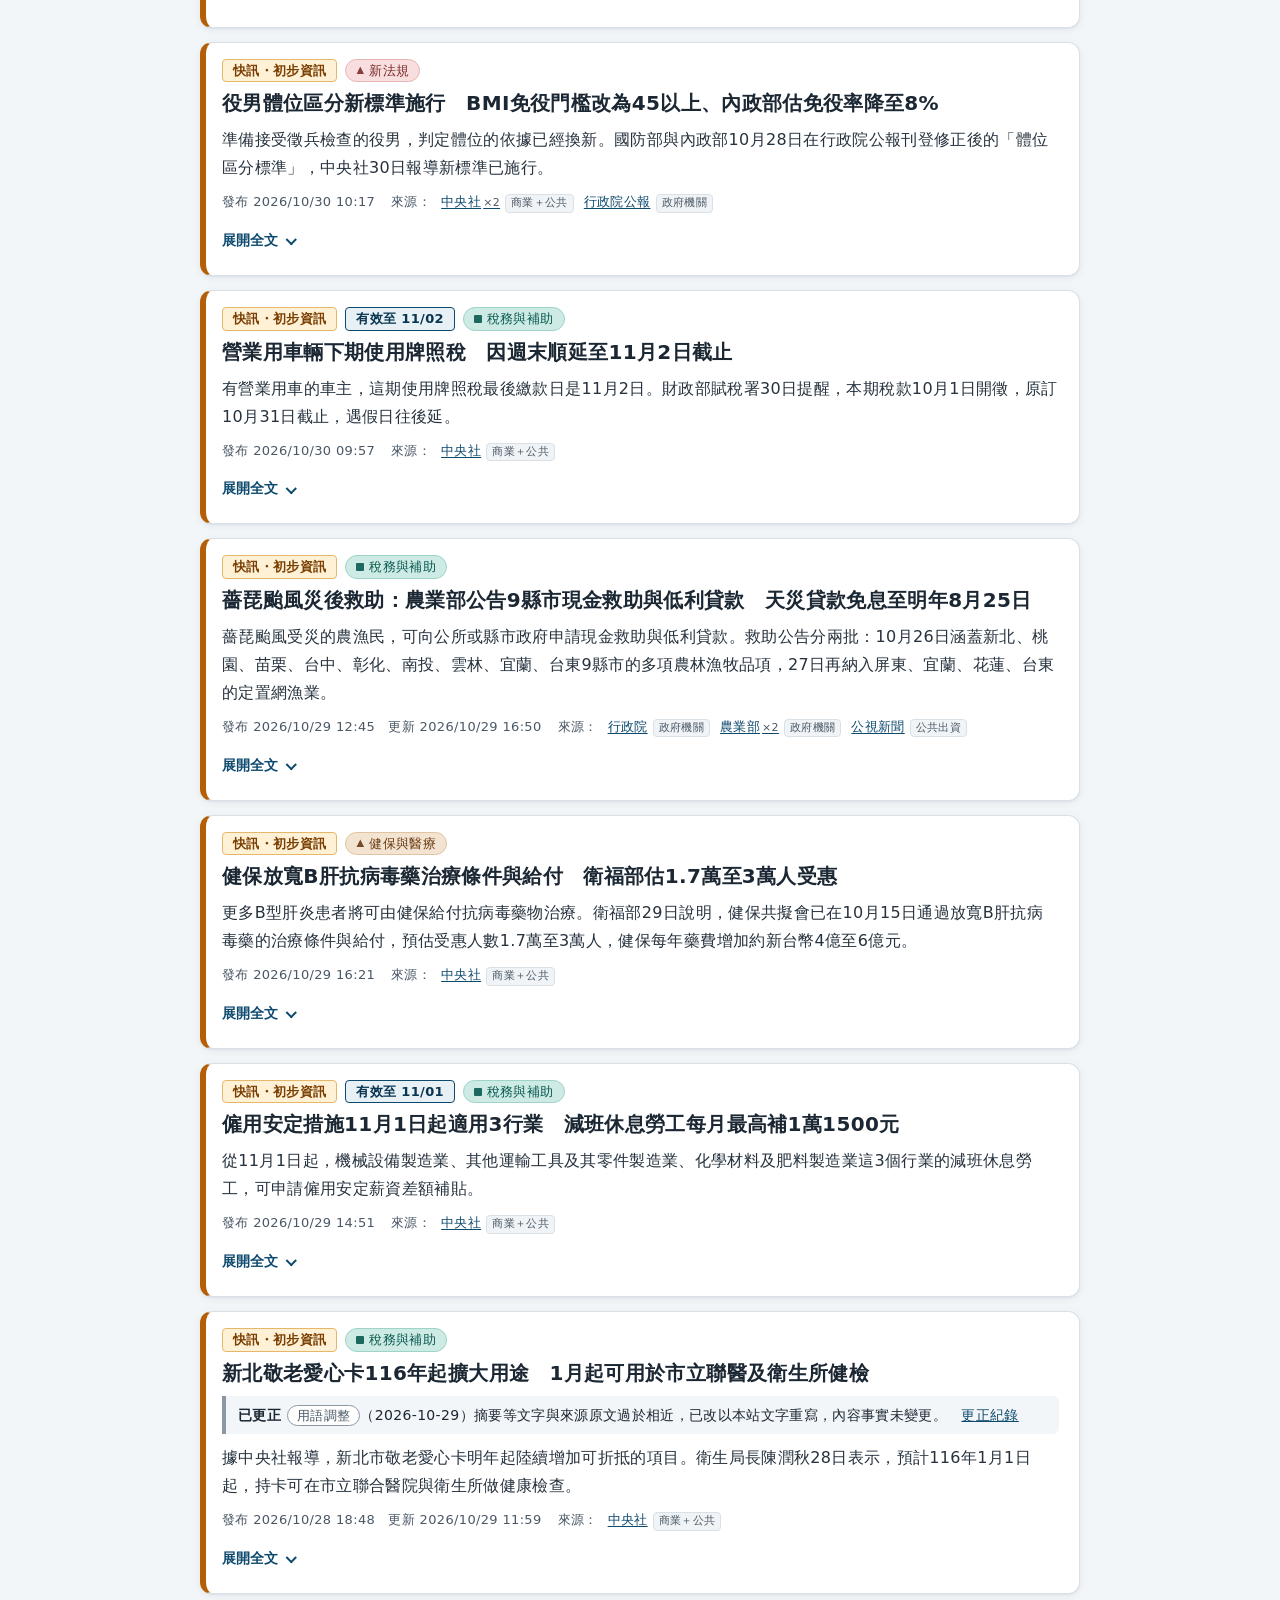
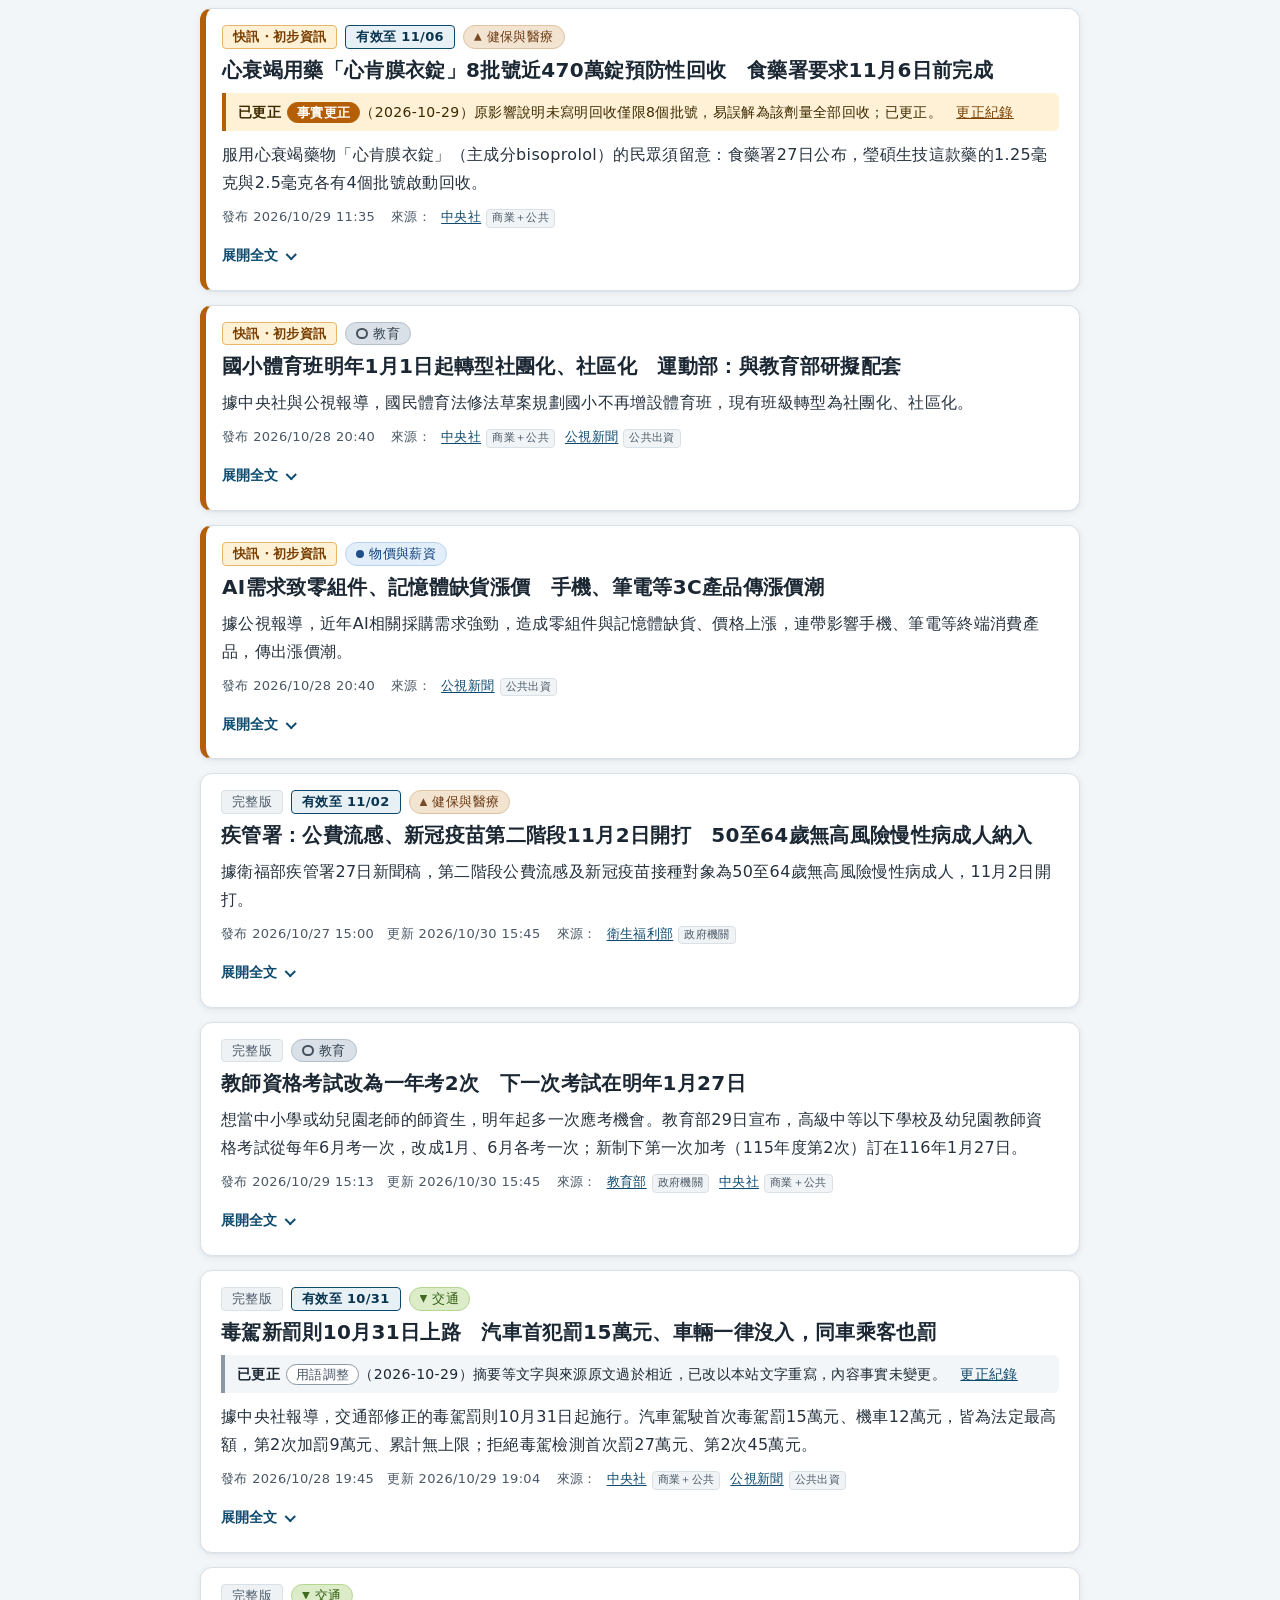
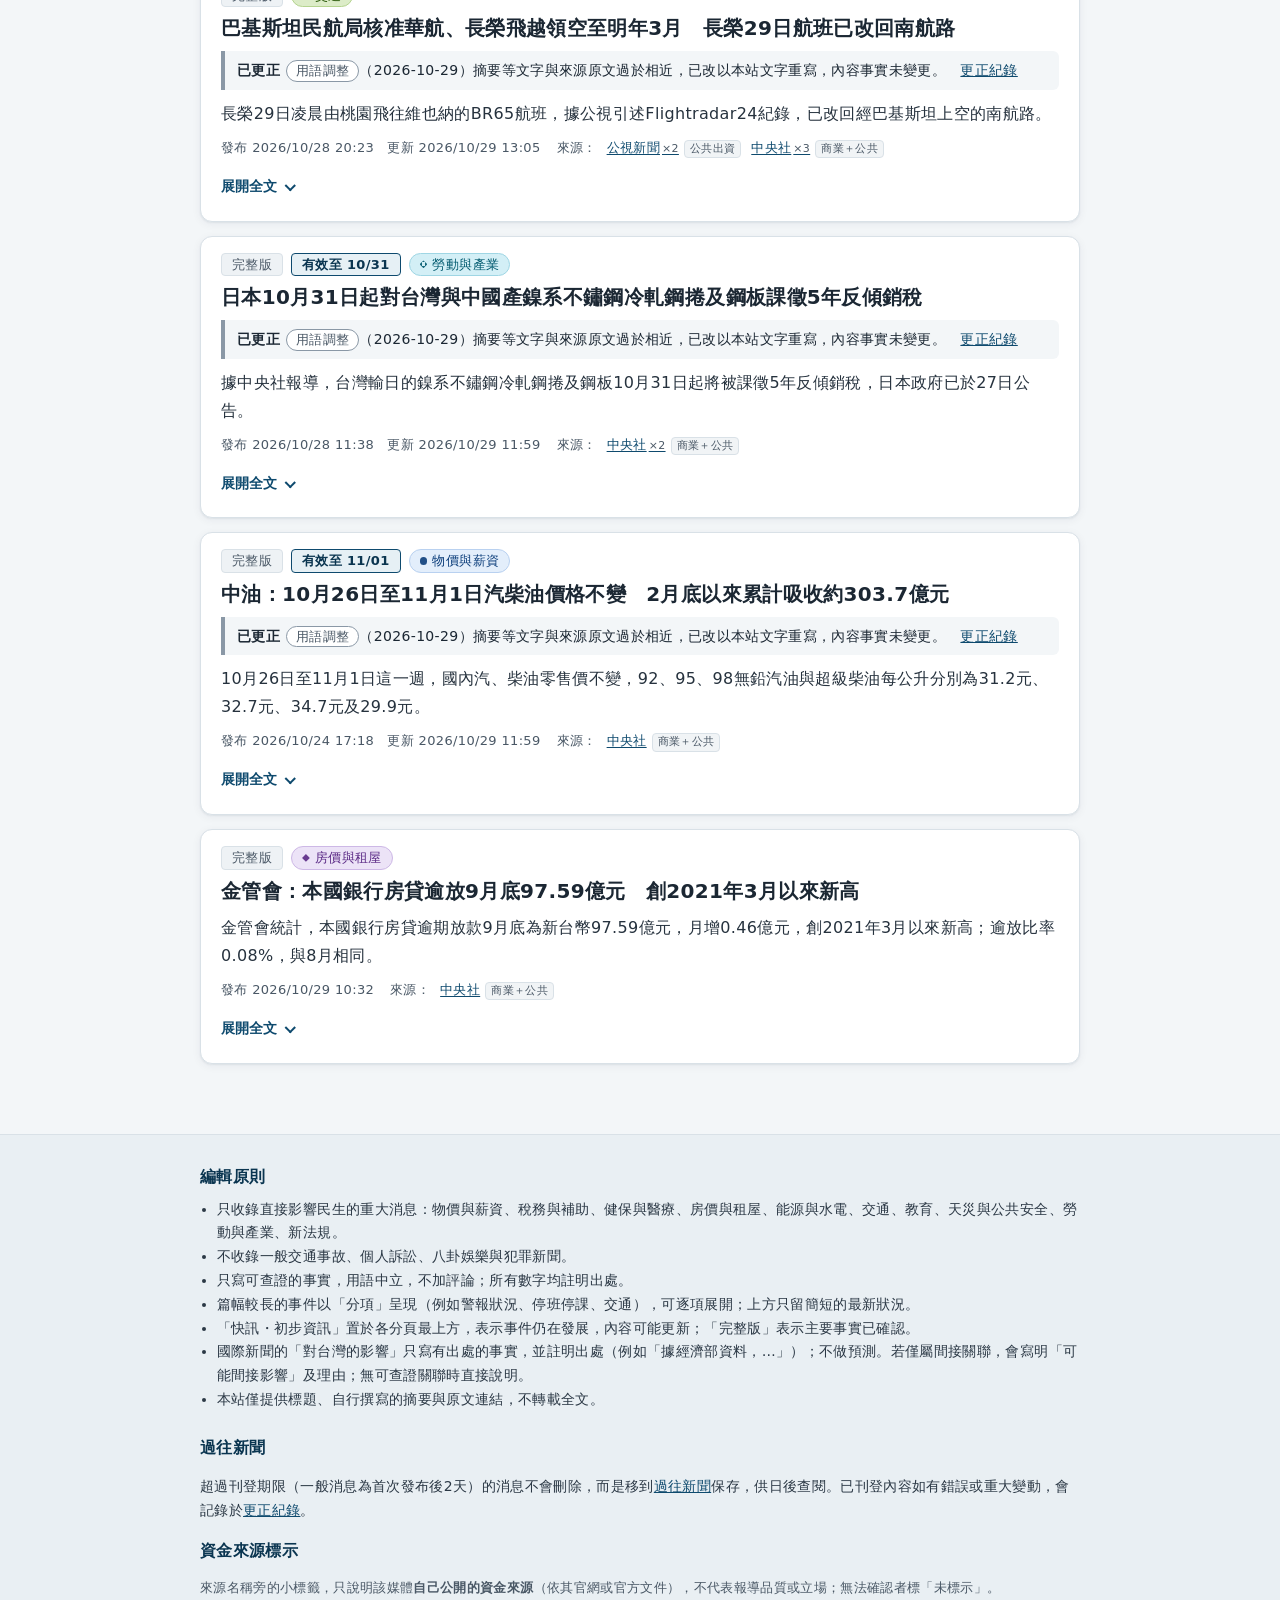
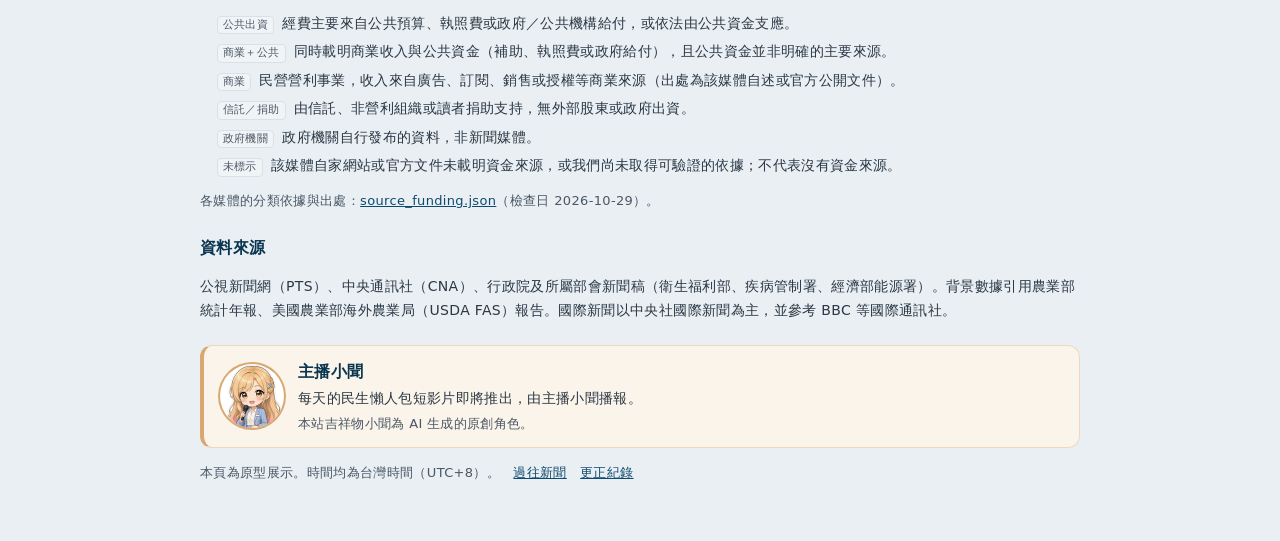
==== commit aed8f8bc: "Mascot: larger desk figure" ====
--- a/index.html
+++ b/index.html
@@ -24,7 +24,7 @@
       <!-- 吉祥物「小聞」：坐在主播台後的全身小圖，放在右上角日期旁（不放標題旁，避免像新聞的頭貼）；有置頂快訊／進行中災害時由 mascot.js 隱藏 -->
       <picture class="mascot-head" aria-hidden="true">
         <source type="image/webp" srcset="assets/mascot/xiaowen-desk-1x.webp 1x, assets/mascot/xiaowen-desk-2x.webp 2x">
-        <img src="assets/mascot/xiaowen-desk-1x.png" srcset="assets/mascot/xiaowen-desk-1x.png 1x, assets/mascot/xiaowen-desk-2x.png 2x" width="103" height="130" alt="" decoding="async">
+        <img src="assets/mascot/xiaowen-desk-1x.png" srcset="assets/mascot/xiaowen-desk-1x.png 1x, assets/mascot/xiaowen-desk-2x.png 2x" width="135" height="170" alt="" decoding="async">
       </picture>
     </div>
   </div>
--- a/style.css
+++ b/style.css
@@ -237,8 +237,8 @@
 /* ---- 吉祥物「小聞」(small & secondary) ---- */
 .brand{display:flex;align-items:center;gap:12px}
 .banner-side{display:flex;align-items:center;gap:14px}
-.mascot-head{flex:none;display:block;width:103px;height:130px;align-self:flex-end;margin:-6px 0 -20px}
-.mascot-head img{display:block;width:103px;height:130px}
+.mascot-head{flex:none;display:block;width:135px;height:170px;align-self:flex-end;margin:-16px 0 -20px}
+.mascot-head img{display:block;width:135px;height:170px}
 body[data-mascot="pending"] .mascot-head,body[data-mascot="alert"] .mascot-head{display:none}
 .mascot-about{display:flex;align-items:center;gap:14px;margin:22px 0 14px;padding:12px 16px;background:var(--mascot-tint);border:1px solid #ecd9bd;border-left:4px solid var(--mascot-gold);border-radius:var(--radius)}
 .mascot-pic{flex:none;display:block;width:64px;height:64px;border-radius:50%;background:#fff;box-shadow:0 0 0 2px var(--mascot-gold);overflow:hidden}
@@ -255,7 +255,7 @@
   .banner-meta{text-align:left}
   .logo{font-size:24px}
   .brand{gap:10px}
-  .mascot-head,.mascot-head img{width:71px;height:90px}
+  .mascot-head,.mascot-head img{width:95px;height:120px}
   .mascot-head{margin-bottom:-14px}
   .banner-side{gap:10px;width:100%;justify-content:space-between}
   .mascot-about{padding:10px 12px;gap:12px}
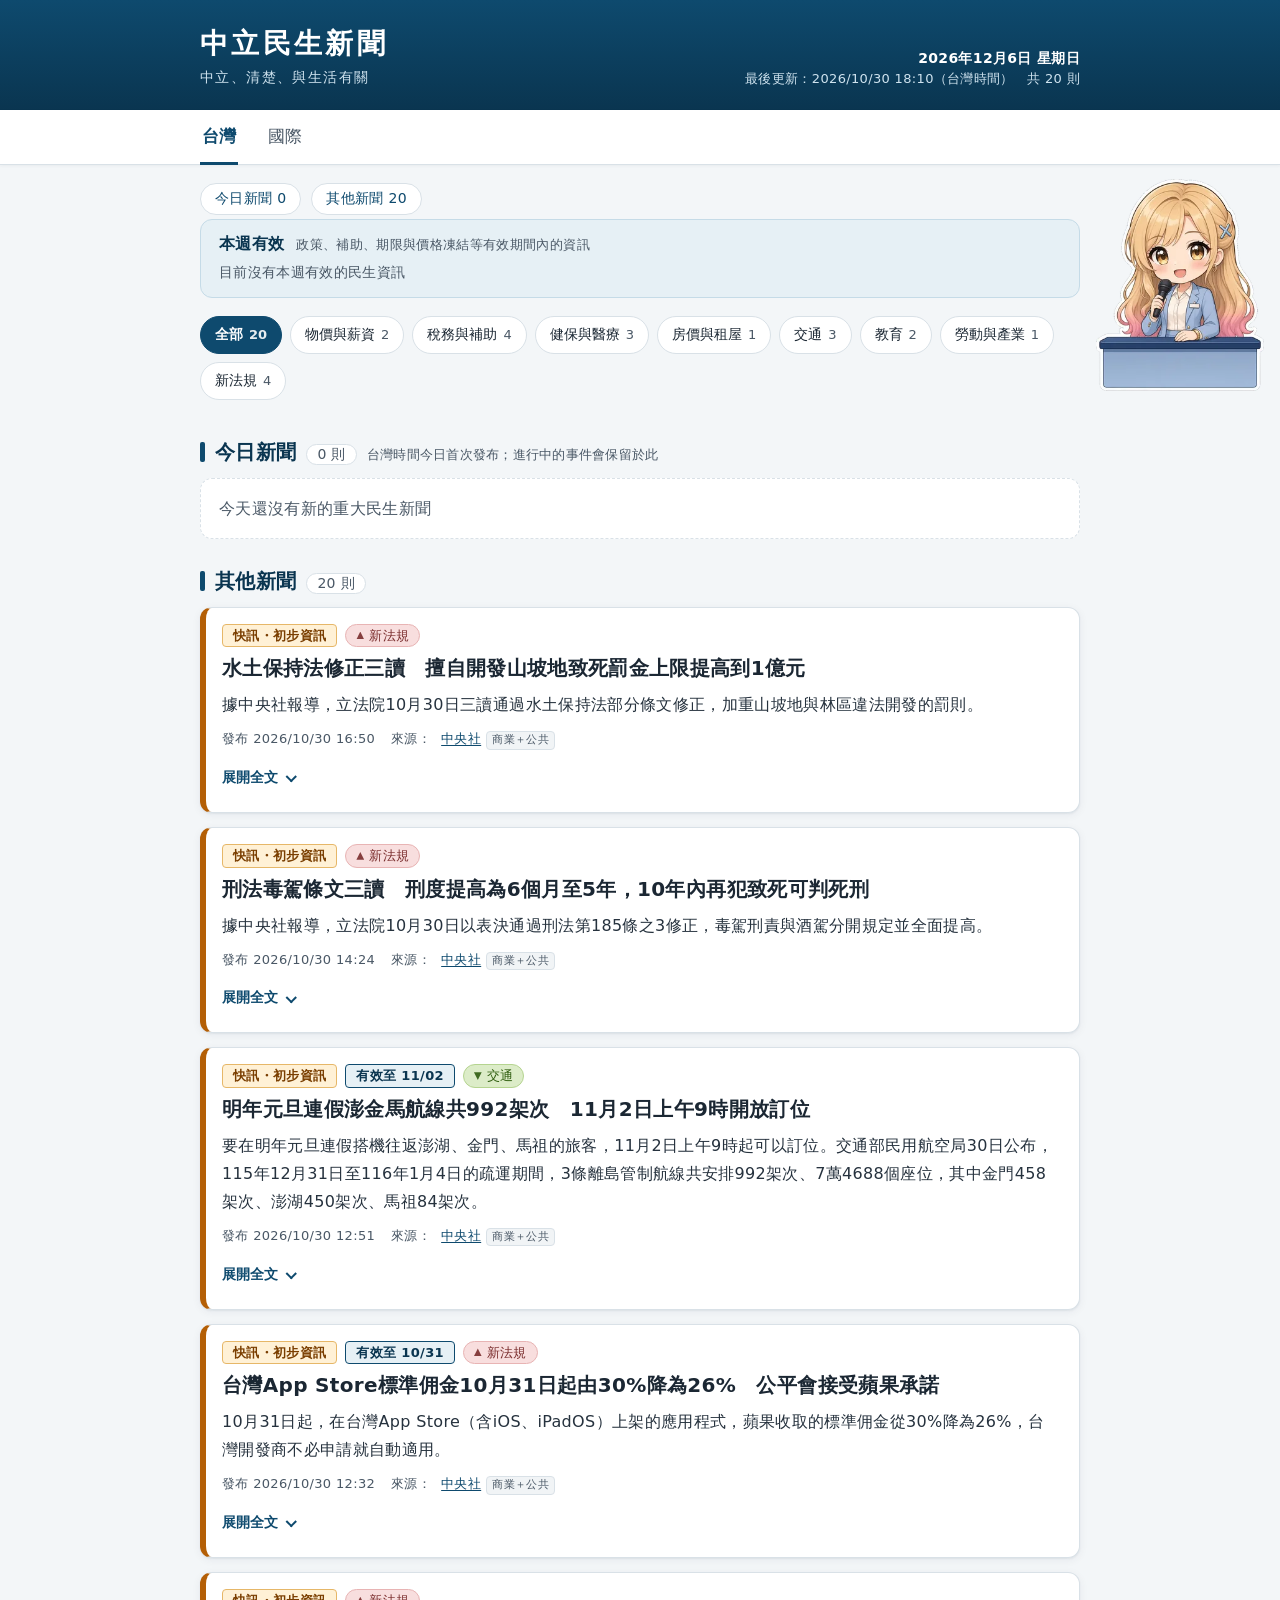
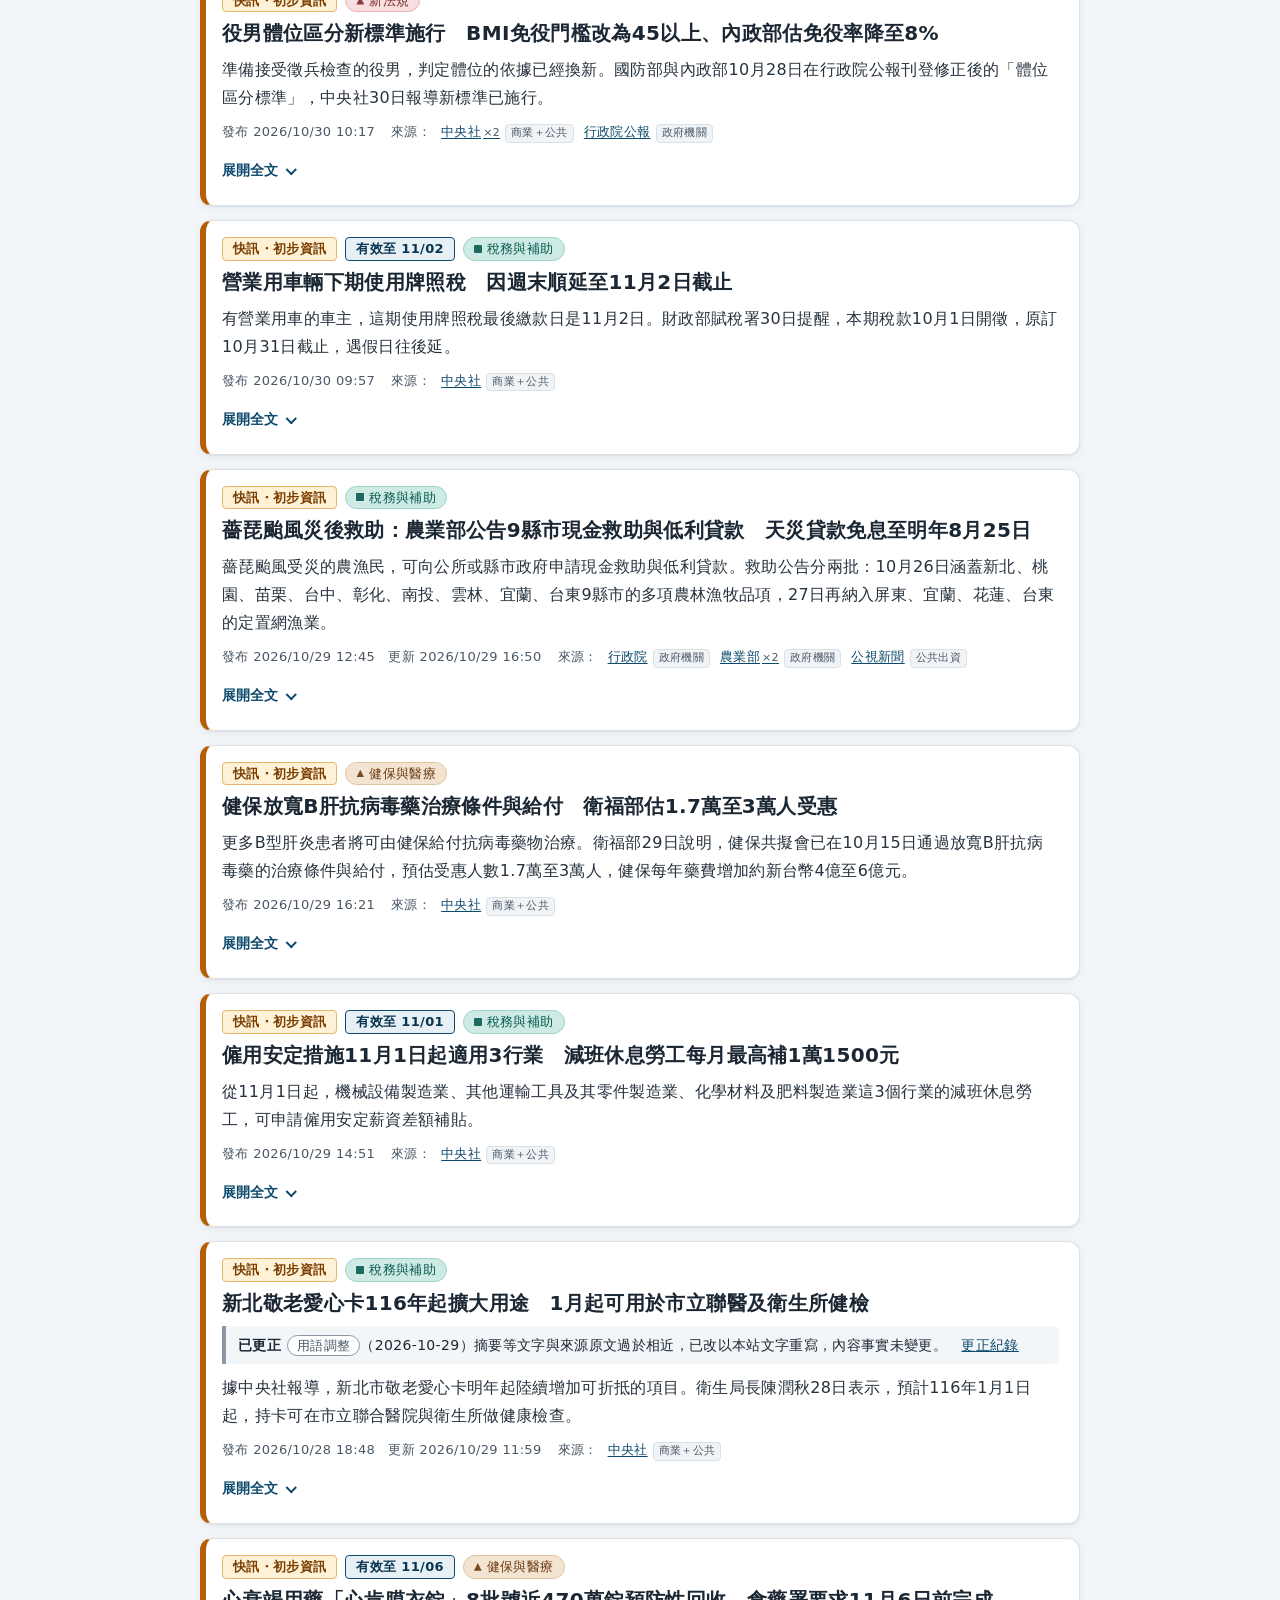
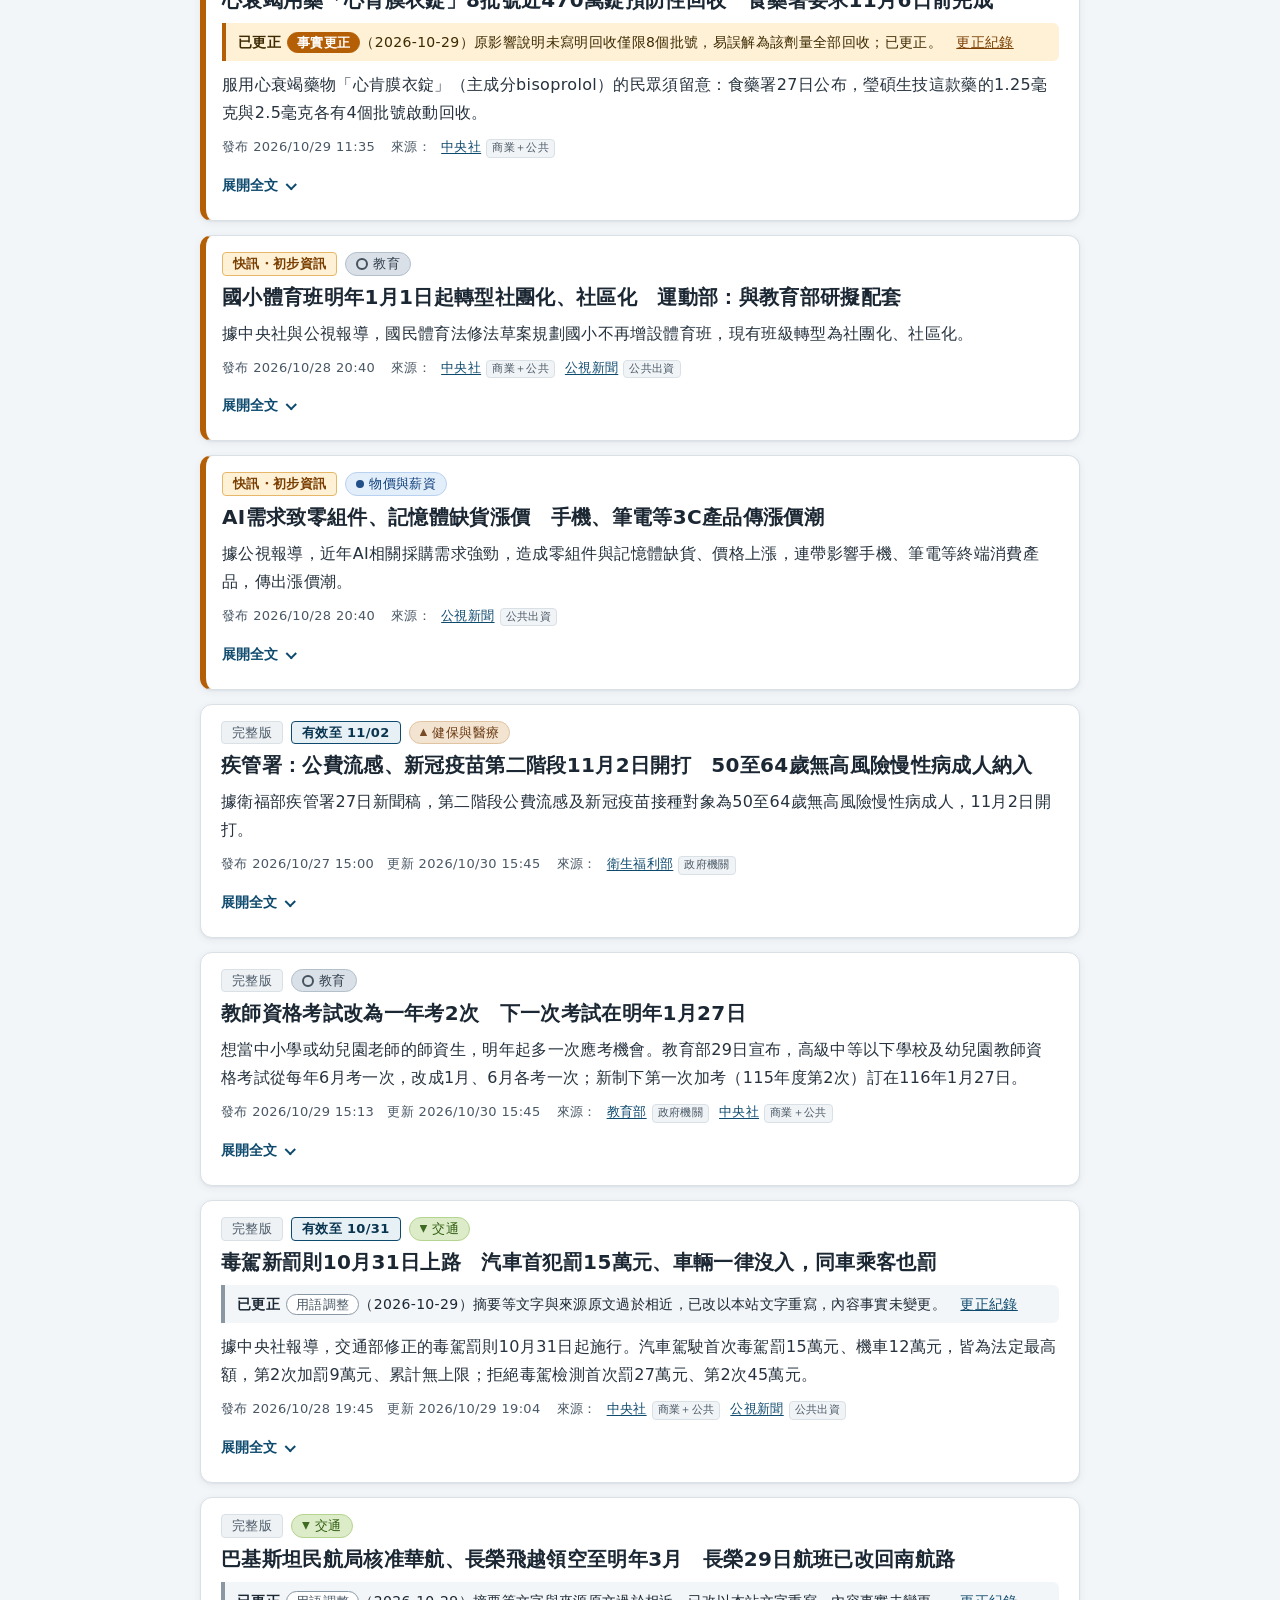
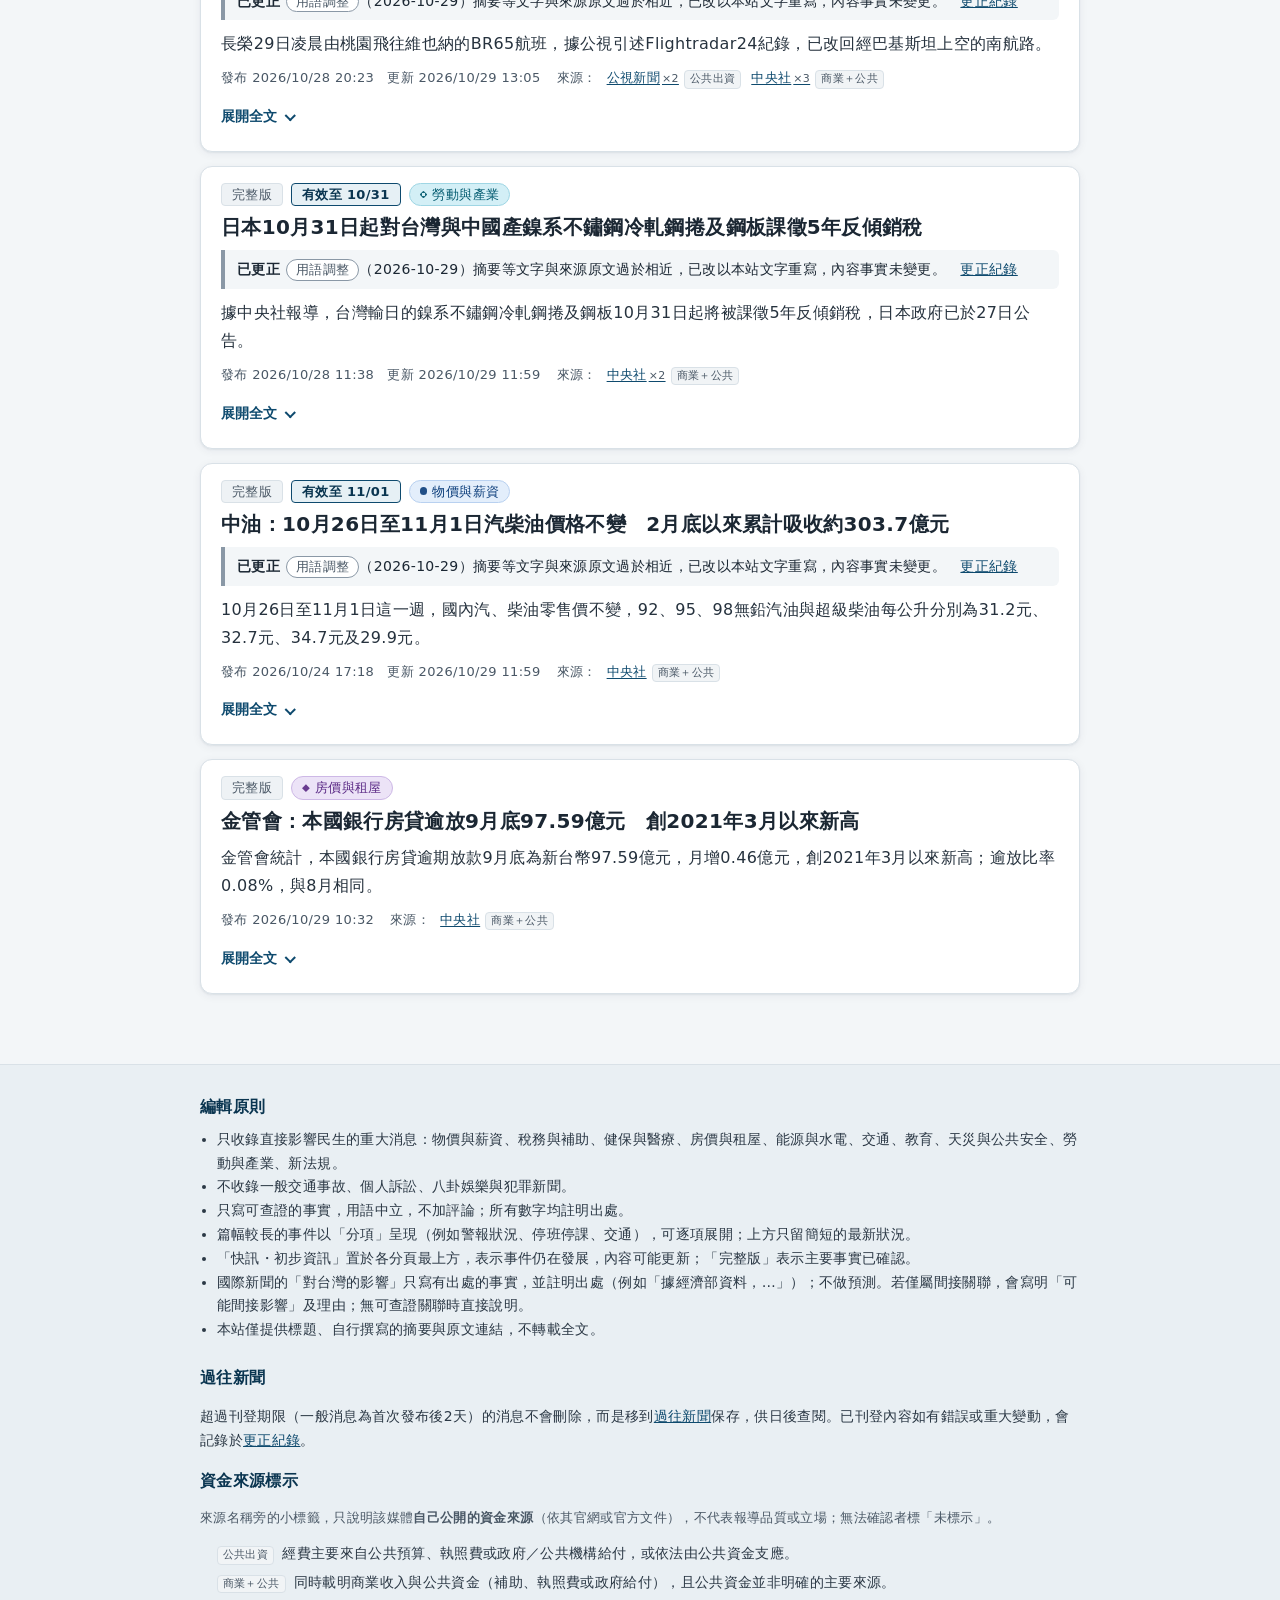
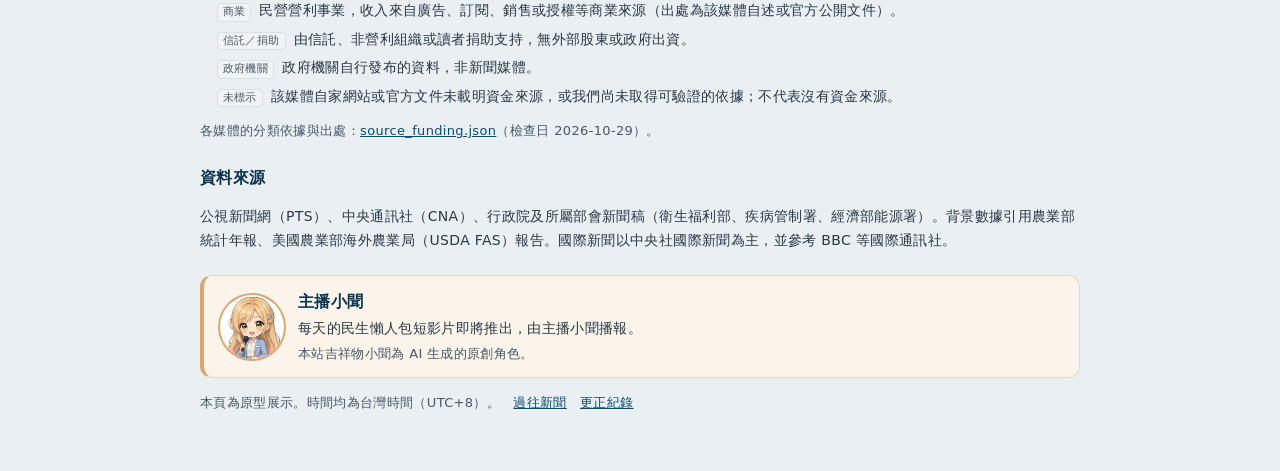
==== commit a18e412c: "Mascot: large figure beside content on wide screens; bigger header version on mobile" ====
--- a/index.html
+++ b/index.html
@@ -37,6 +37,11 @@
 </nav>
 
 <main class="wrap" id="main">
+  <!-- 吉祥物「小聞」大圖：只在寬螢幕（≥1280px）顯示於新聞內容右側空白處，在頁面最上方那一段，不跟著捲動；窄螢幕改用標題列裡的版本 -->
+  <picture class="mascot-side" data-size="lg" aria-hidden="true">
+    <source type="image/webp" srcset="assets/mascot/xiaowen-desk-2x.webp 1x, assets/mascot/xiaowen-desk-lg.webp 2x">
+    <img src="assets/mascot/xiaowen-desk-2x.png" srcset="assets/mascot/xiaowen-desk-2x.png 1x, assets/mascot/xiaowen-desk-lg.png 2x" alt="" decoding="async">
+  </picture>
   <nav class="cat-index" id="cat-index" aria-label="分類"></nav>
   <div id="content" role="tabpanel"></div>
 </main>
--- a/style.css
+++ b/style.css
@@ -255,7 +255,7 @@
   .banner-meta{text-align:left}
   .logo{font-size:24px}
   .brand{gap:10px}
-  .mascot-head,.mascot-head img{width:95px;height:120px}
+  .mascot-head,.mascot-head img{width:111px;height:140px}
   .mascot-head{margin-bottom:-14px}
   .banner-side{gap:10px;width:100%;justify-content:space-between}
   .mascot-about{padding:10px 12px;gap:12px}
@@ -283,3 +283,13 @@
   .item.correction{padding:12px 14px 6px}
 }
 .mascot-head{cursor:pointer}
+
+/* 吉祥物大圖：寬螢幕放在內容右側空白（不跟著捲動），窄螢幕隱藏、改用標題列裡的 .mascot-head */
+.mascot-side{display:none}
+@media (min-width:1280px){
+  main.wrap{position:relative}
+  .mascot-side{display:block;position:absolute;z-index:1;top:14px;left:calc(100% - 4px);width:min(calc((100vw - var(--max))/2 - 12px),250px);cursor:pointer}
+  .mascot-side img{display:block;width:100%;height:auto}
+  .mascot-head{display:none}
+}
+body[data-mascot="pending"] .mascot-side,body[data-mascot="alert"] .mascot-side{display:none}
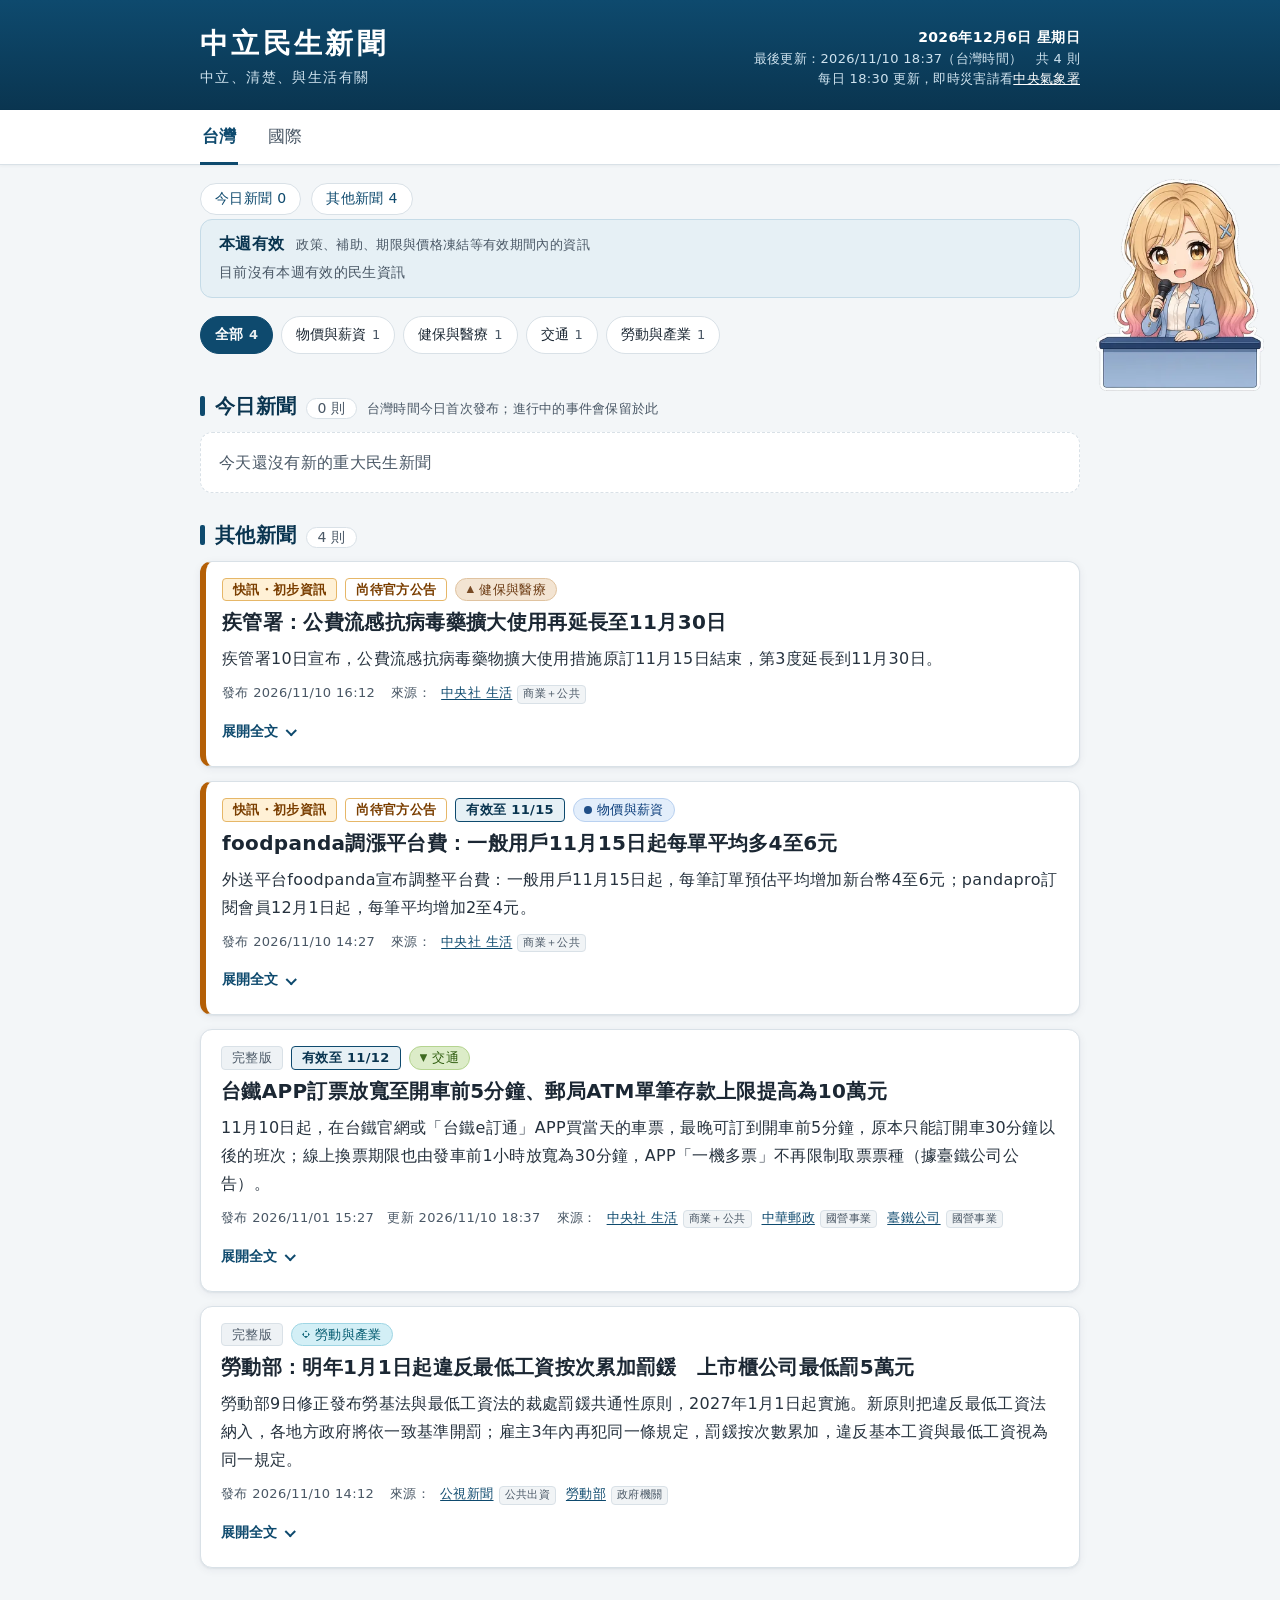
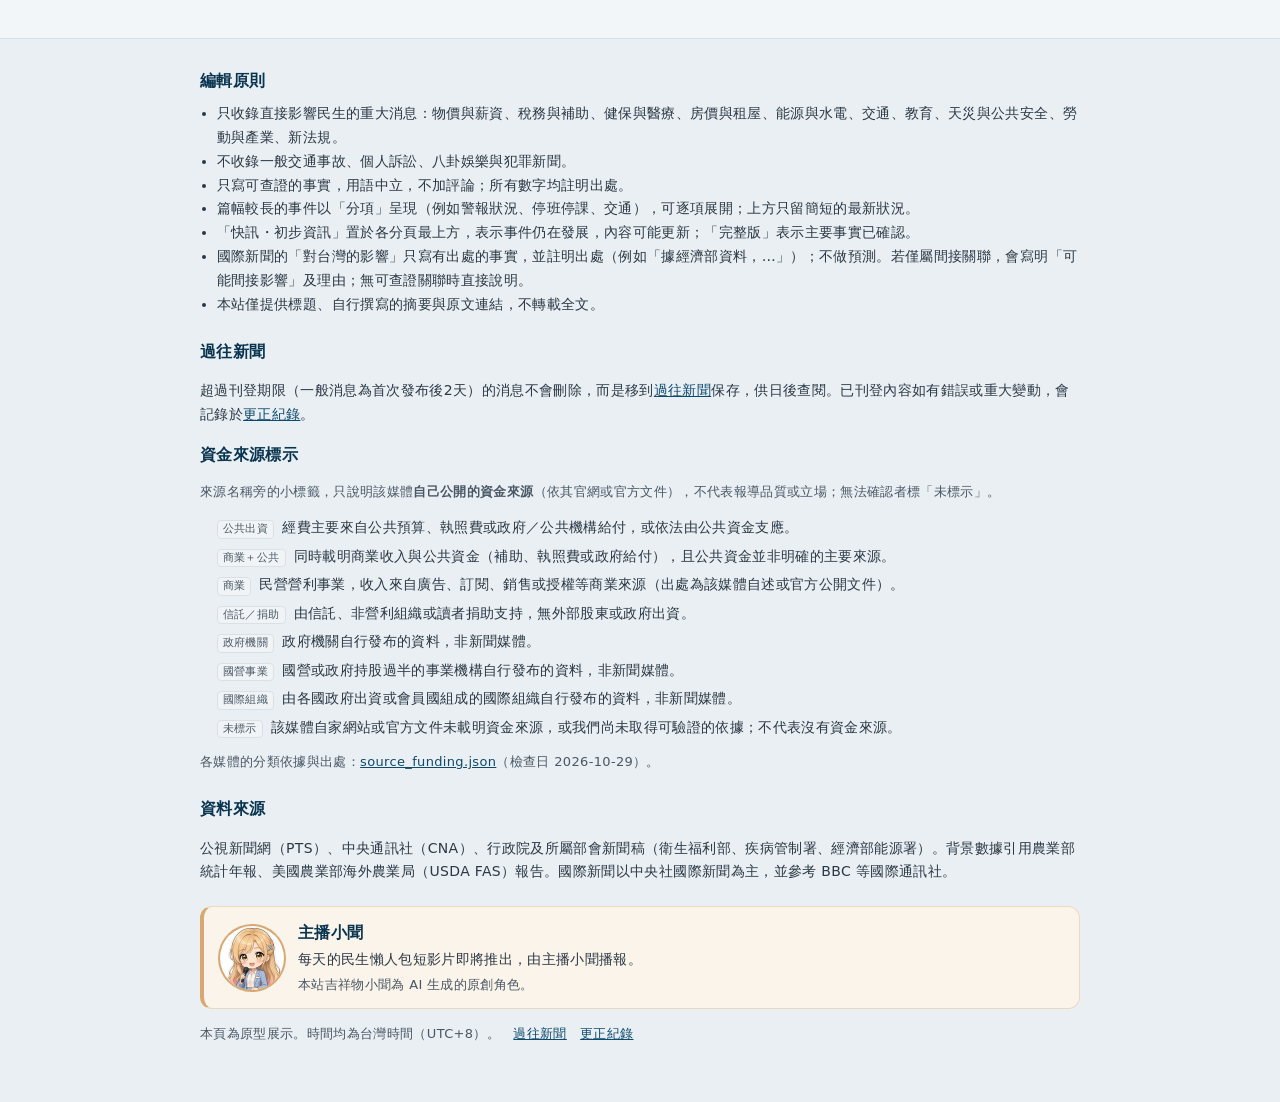
==== commit a1f35fd4: "2026-11-10 每日18:30更新：新增最低工資裁罰、foodpanda平台費、流感抗病毒藥延長、中國稀土管制暫停延長、國際油價；台鐵APP項升完整版；BoE用語調整；封存過期15則；標題加每日" ====
--- a/index.html
+++ b/index.html
@@ -20,6 +20,7 @@
       <div class="banner-meta">
         <p class="today-date" id="today-date"></p>
         <p class="meta-line" id="updated"></p>
+        <p class="meta-line schedule-note">每日 18:30 更新，即時災害請看<a href="https://www.cwa.gov.tw/" target="_blank" rel="noopener">中央氣象署</a></p>
       </div>
       <!-- 吉祥物「小聞」：坐在主播台後的全身小圖，放在右上角日期旁（不放標題旁，避免像新聞的頭貼）；有置頂快訊／進行中災害時由 mascot.js 隱藏 -->
       <picture class="mascot-head" aria-hidden="true">
--- a/style.css
+++ b/style.css
@@ -116,6 +116,7 @@
 .badge.prelim{background:var(--amber-soft);border-color:#e6b768;color:var(--amber-ink);font-weight:700}
 .badge.live{background:var(--live);border-color:var(--live);color:#fff;font-weight:700}
 .badge.live::before{content:"";width:.55em;height:.55em;border-radius:50%;background:#fff;margin-right:6px}
+.badge.await{background:#fff;border-color:#e6b768;color:var(--amber-ink);font-weight:700}
 .badge.valid{background:var(--brand-soft);border-color:var(--brand);color:var(--brand-dark);font-weight:700}
 .card h3{font-size:var(--fs-lg);line-height:1.5;margin:0 0 8px;font-weight:700;color:var(--text)}
 .card p.summary{margin:0 0 10px;font-size:var(--fs-base);line-height:1.75;color:#26323e}
@@ -293,3 +294,6 @@
   .mascot-head{display:none}
 }
 body[data-mascot="pending"] .mascot-side,body[data-mascot="alert"] .mascot-side{display:none}
+.await-note{margin:0 0 10px;padding:8px 12px;border-left:4px solid #e6b768;background:#fff;border-radius:0 6px 6px 0;font-size:var(--fs-sm);line-height:1.6;color:var(--amber-ink)}
+
+.schedule-note a{color:#fff;text-decoration:underline}
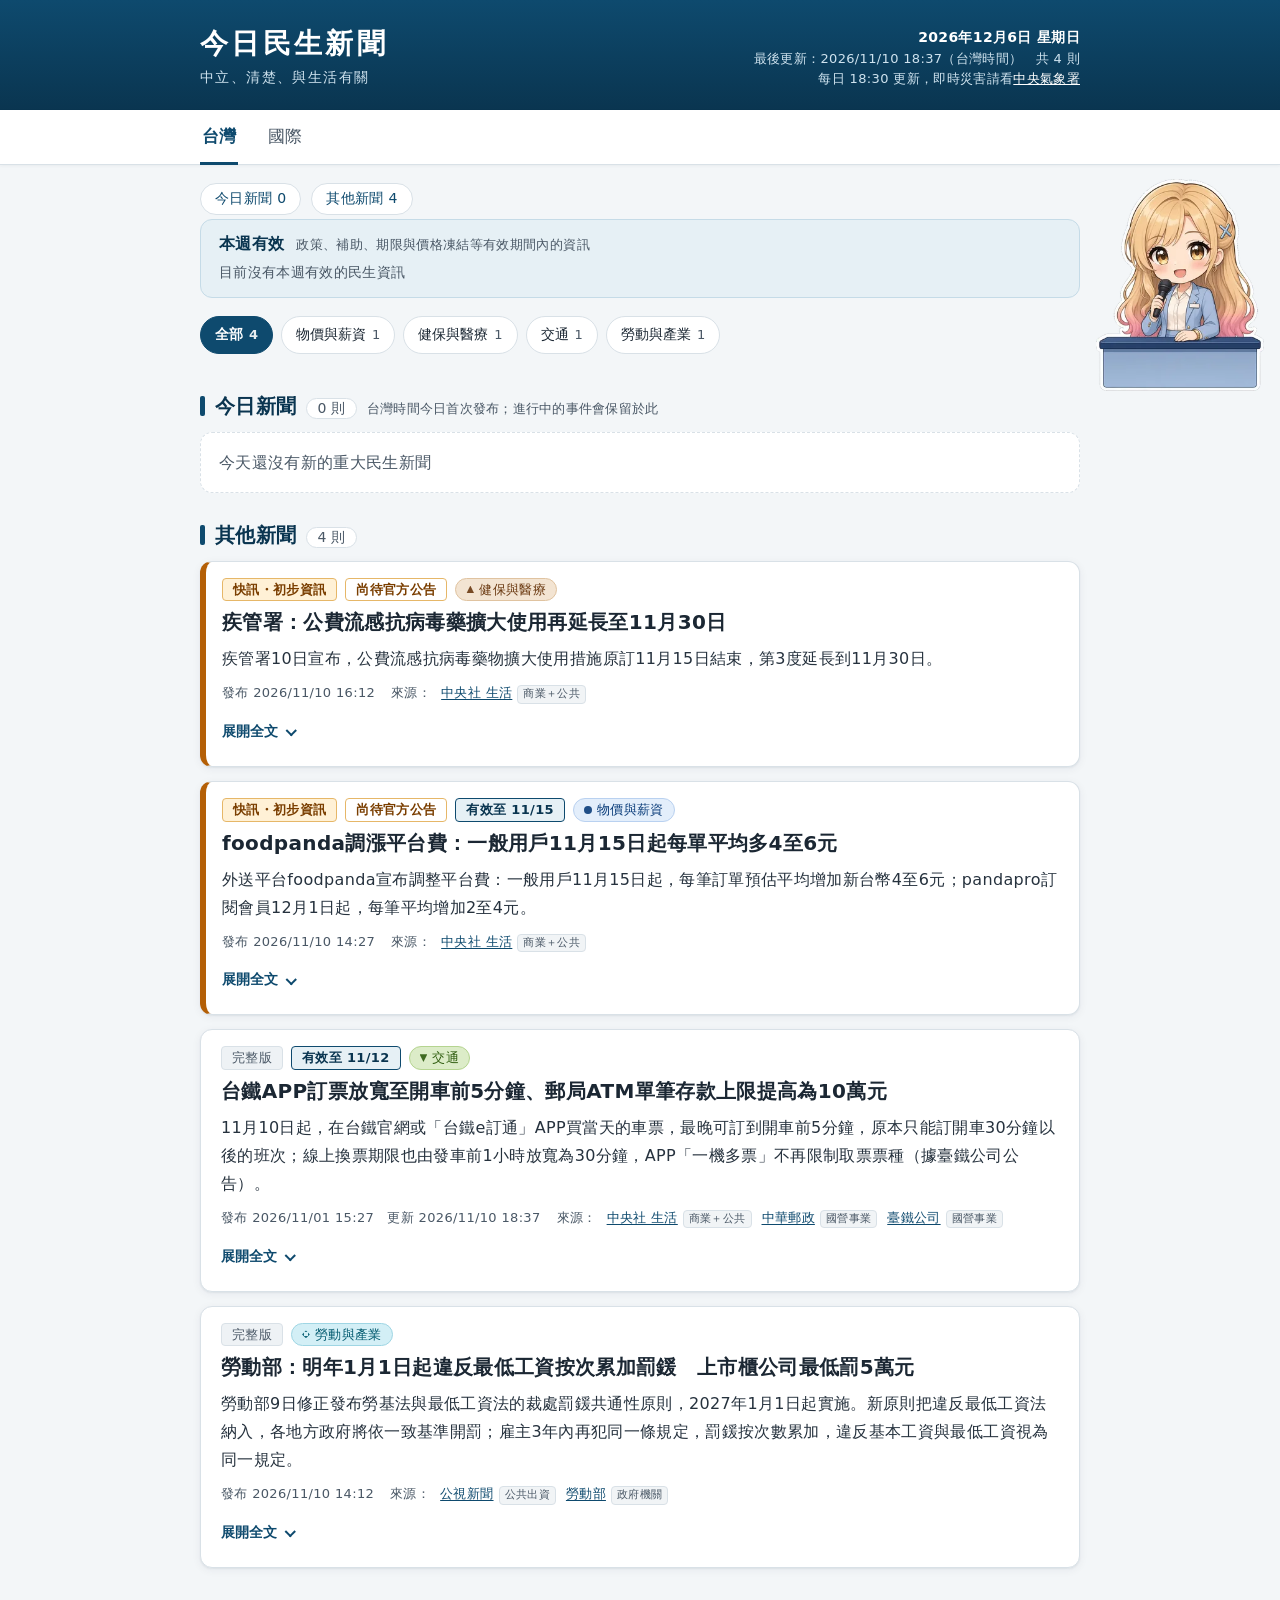
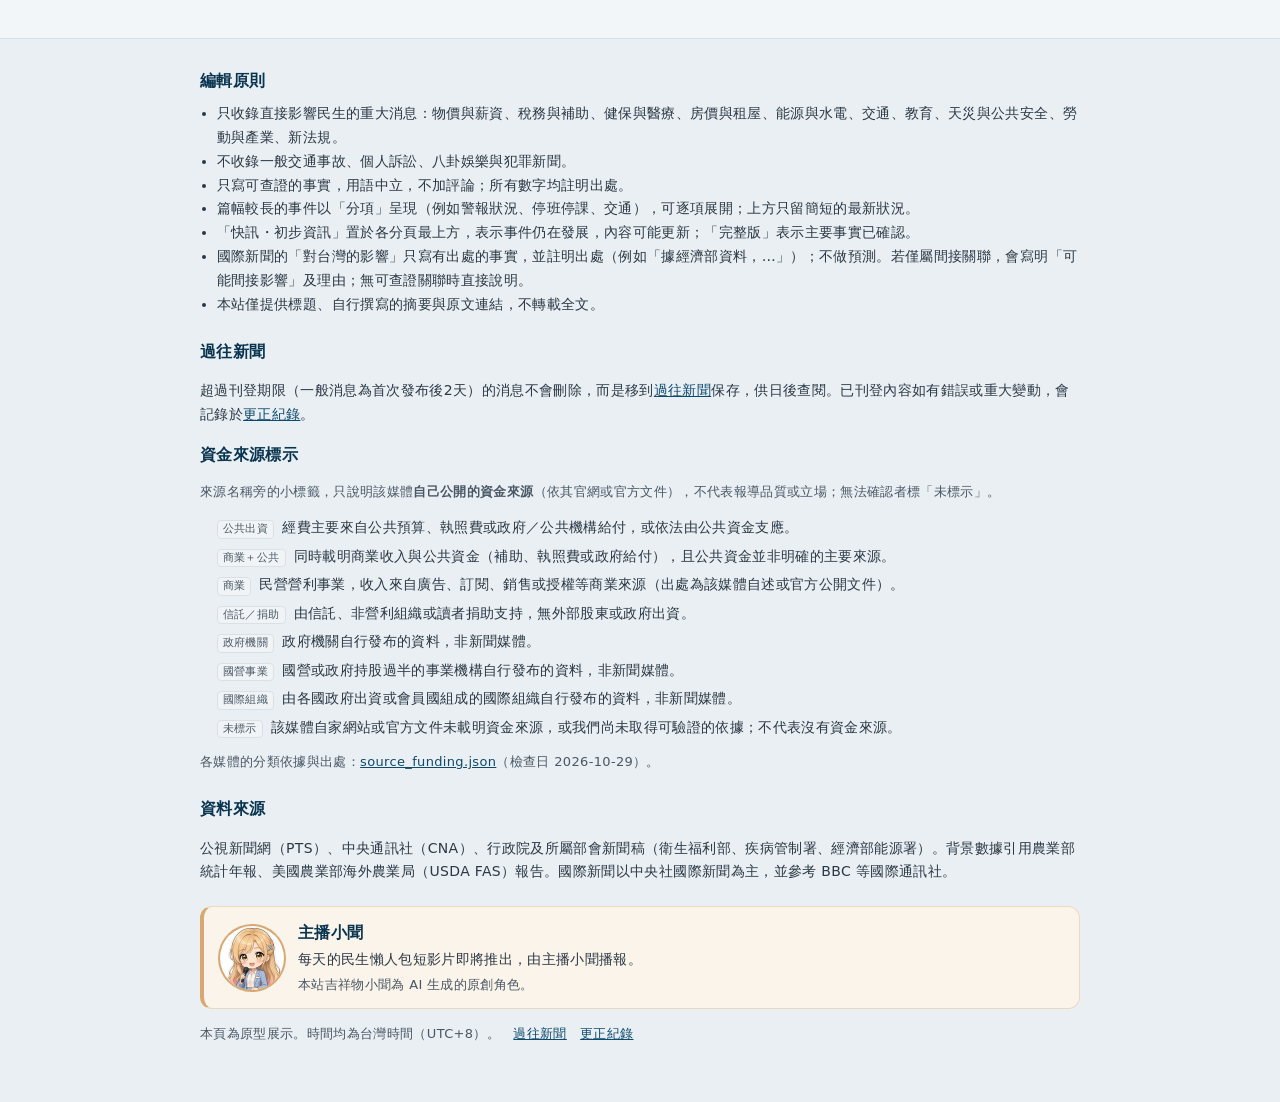
==== commit a3e28474: "Rename site to 今日民生新聞 (owner decision 2026-11-11)" ====
--- a/index.html
+++ b/index.html
@@ -3,7 +3,7 @@
 <head>
 <meta charset="utf-8">
 <meta name="viewport" content="width=device-width, initial-scale=1">
-<title>中立民生新聞　中立、清楚、與生活有關</title>
+<title>今日民生新聞　清楚、與生活有關</title>
 <link rel="stylesheet" href="style.css">
 </head>
 <body data-mascot="pending">
@@ -12,7 +12,7 @@
   <div class="wrap banner">
     <div class="brand">
       <div class="brand-text">
-        <h1 class="logo">中立民生新聞</h1>
+        <h1 class="logo">今日民生新聞</h1>
         <p class="tagline">中立、清楚、與生活有關</p>
       </div>
     </div>
--- a/style.css
+++ b/style.css
@@ -1,4 +1,4 @@
-/* 中立民生新聞 — design v2 (frontend only; no build step) */
+/* 今日民生新聞 — design v2 (frontend only; no build step) */
 :root{
   --brand:#0e4a6e;        /* calm deep blue-teal */
   --brand-dark:#0a3550;
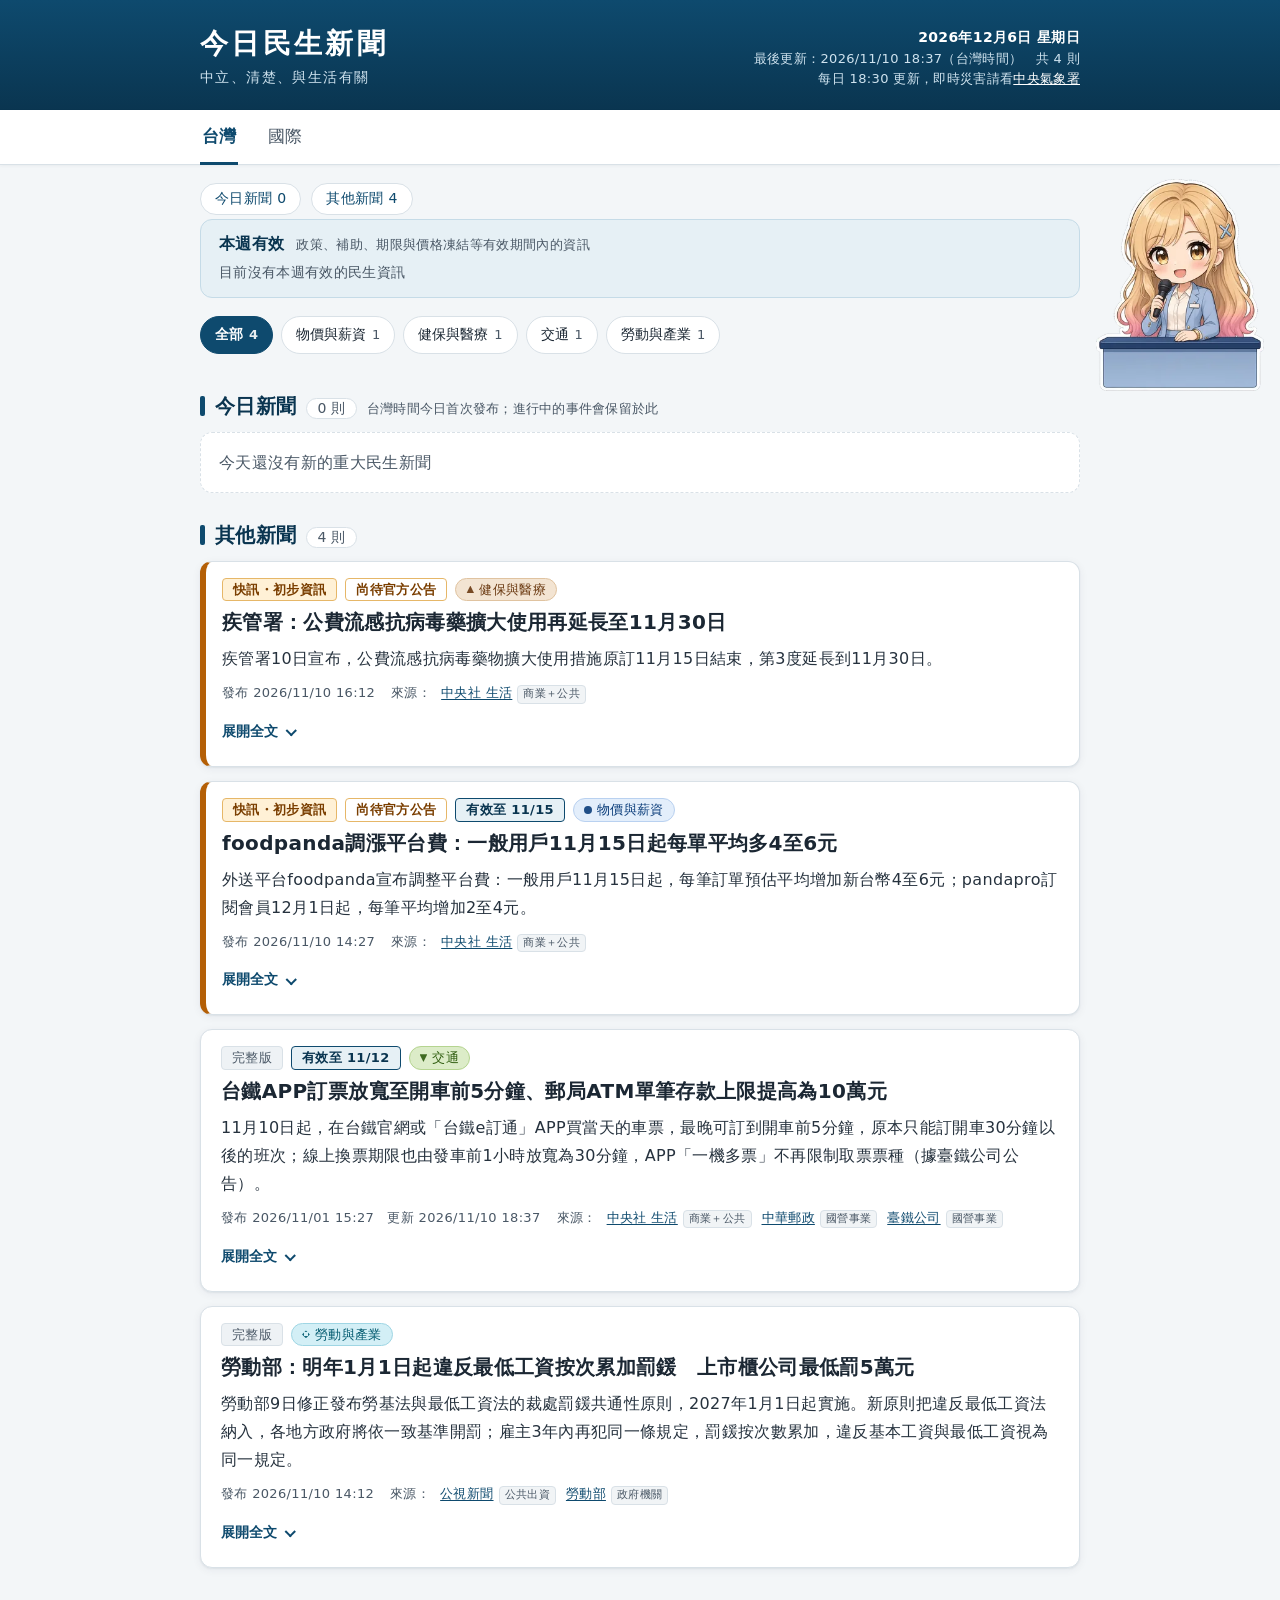
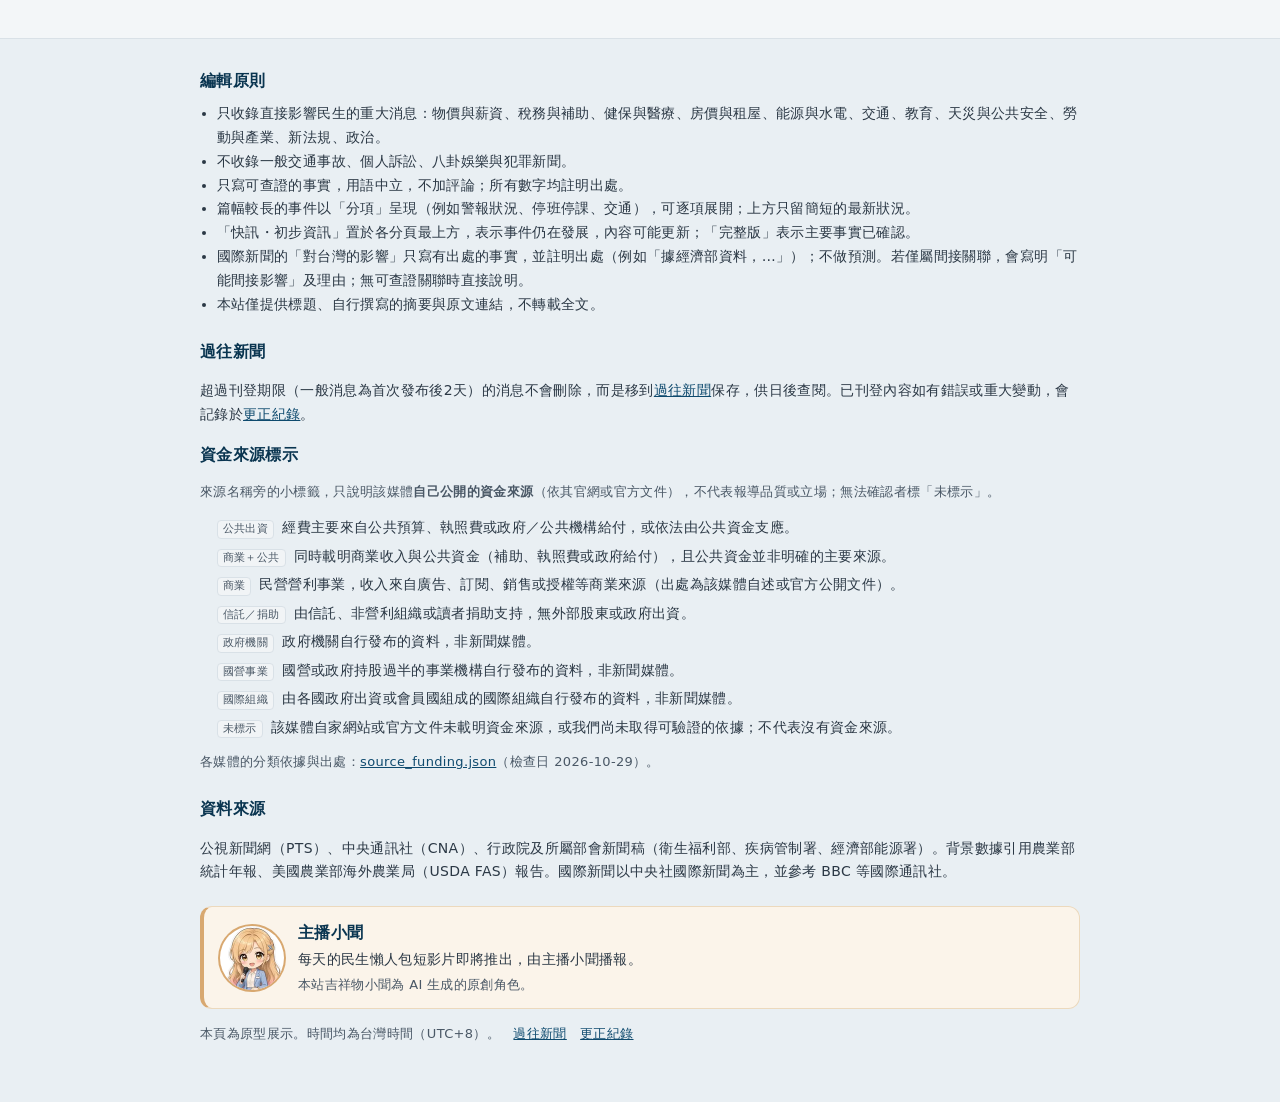
==== commit d05181f7: "新增政治分類並改為每日 18:30 更新（主人決定 2026-11-11） 台灣新增獨立分類「政治」（試行至 11/25，計入每日 6 則上限）；AUTOMATION.md 改寫為每日 18:30 一" ====
--- a/index.html
+++ b/index.html
@@ -51,7 +51,7 @@
   <div class="wrap">
     <h2>編輯原則</h2>
     <ul>
-      <li>只收錄直接影響民生的重大消息：物價與薪資、稅務與補助、健保與醫療、房價與租屋、能源與水電、交通、教育、天災與公共安全、勞動與產業、新法規。</li>
+      <li>只收錄直接影響民生的重大消息：物價與薪資、稅務與補助、健保與醫療、房價與租屋、能源與水電、交通、教育、天災與公共安全、勞動與產業、新法規、政治。</li>
       <li>不收錄一般交通事故、個人訴訟、八卦娛樂與犯罪新聞。</li>
       <li>只寫可查證的事實，用語中立，不加評論；所有數字均註明出處。</li>
       <li>篇幅較長的事件以「分項」呈現（例如警報狀況、停班停課、交通），可逐項展開；上方只留簡短的最新狀況。</li>
--- a/style.css
+++ b/style.css
@@ -71,6 +71,7 @@
 .c7{color:#3a3a9a;background:#e5e6fb;border-color:#c1c3f0}.c7::before{background:none;border:2px solid currentColor}
 .c8{color:#00596e;background:#d3eff6;border-color:#9fd6e4}.c8::before{clip-path:polygon(50% 0,100% 50%,50% 100%,0 50%);background:none;border:0;box-shadow:inset 0 0 0 2px currentColor}
 .c9{color:#7a2d2d;background:#f8dede;border-color:#e8b4b4}.c9::before{clip-path:polygon(0 100%,100% 100%,50% 0,50% 0)}
+.c10{color:#5c4a00;background:#efe6b8;border-color:#d4c57a}.c10::before{clip-path:polygon(25% 0,75% 0,100% 50%,75% 100%,25% 100%,0 50%)}
 
 /* ---- section headings ---- */
 .day-sec{margin:28px 0 0}
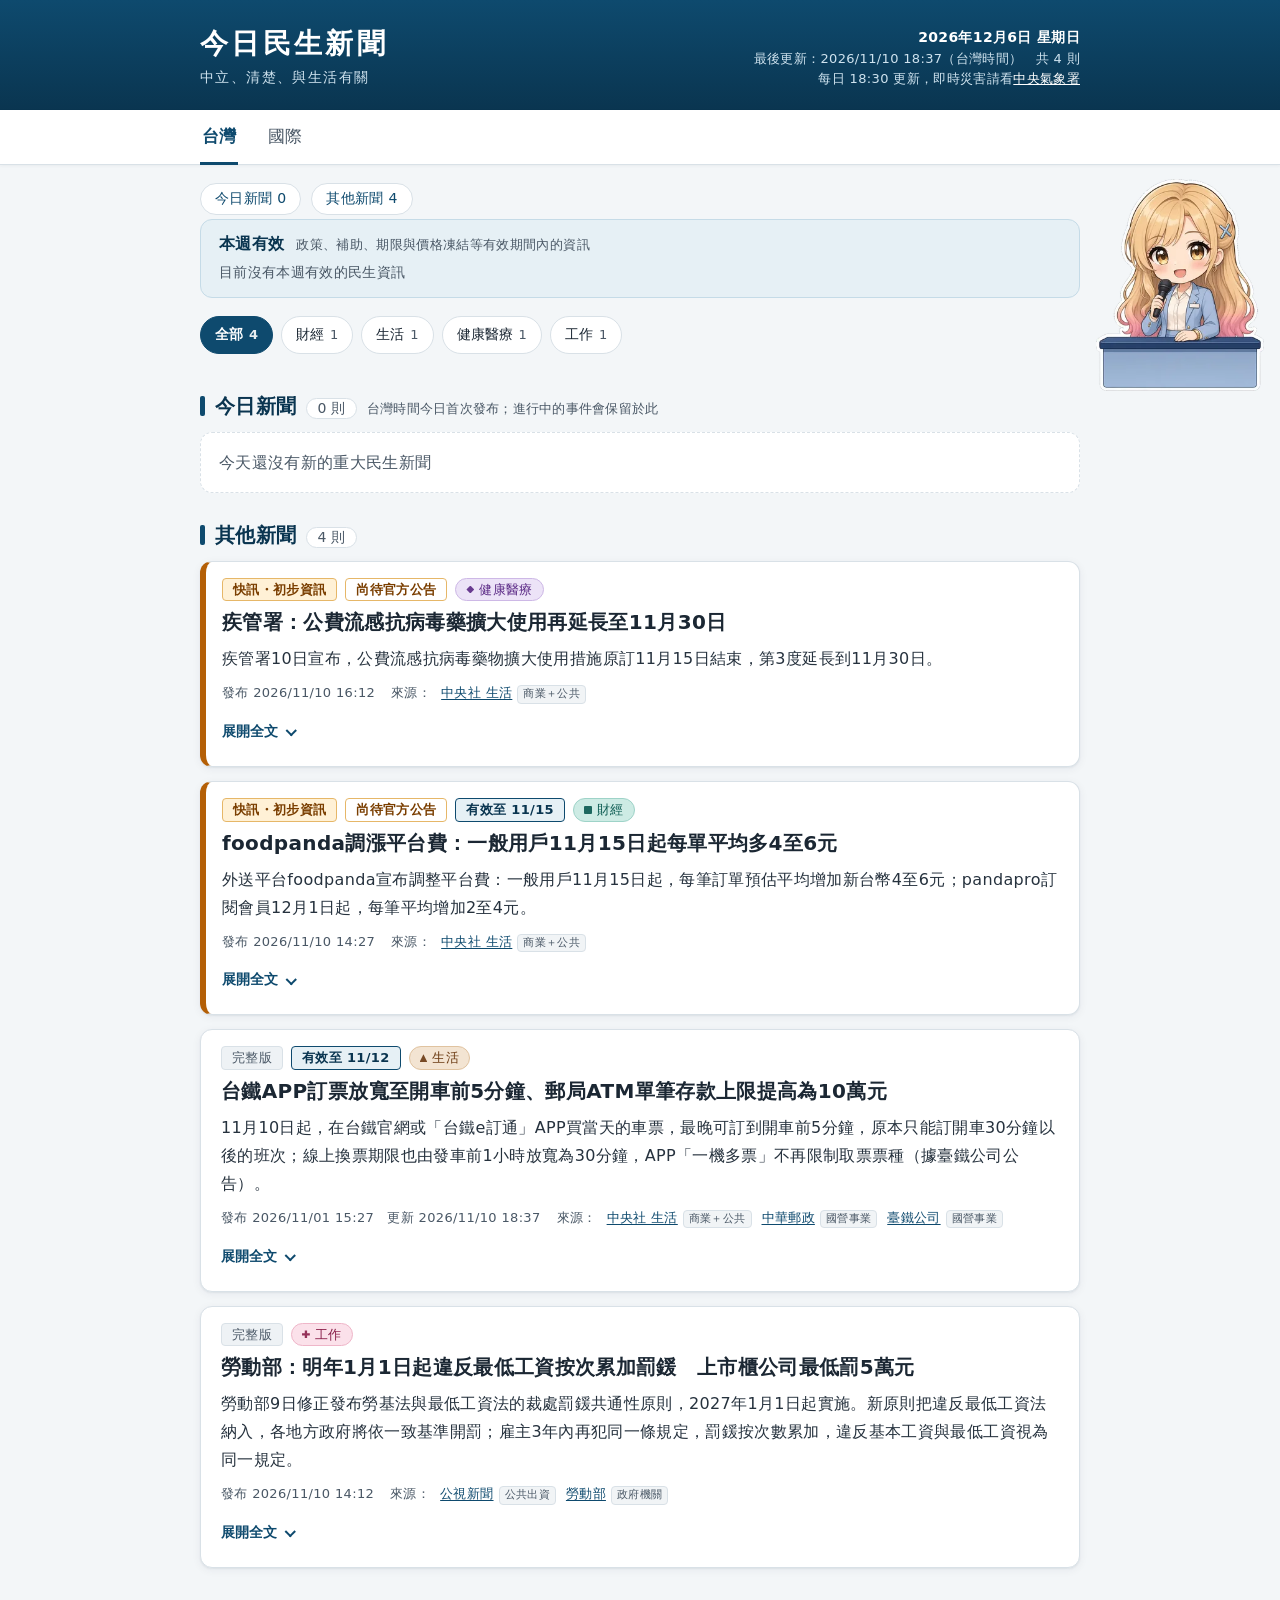
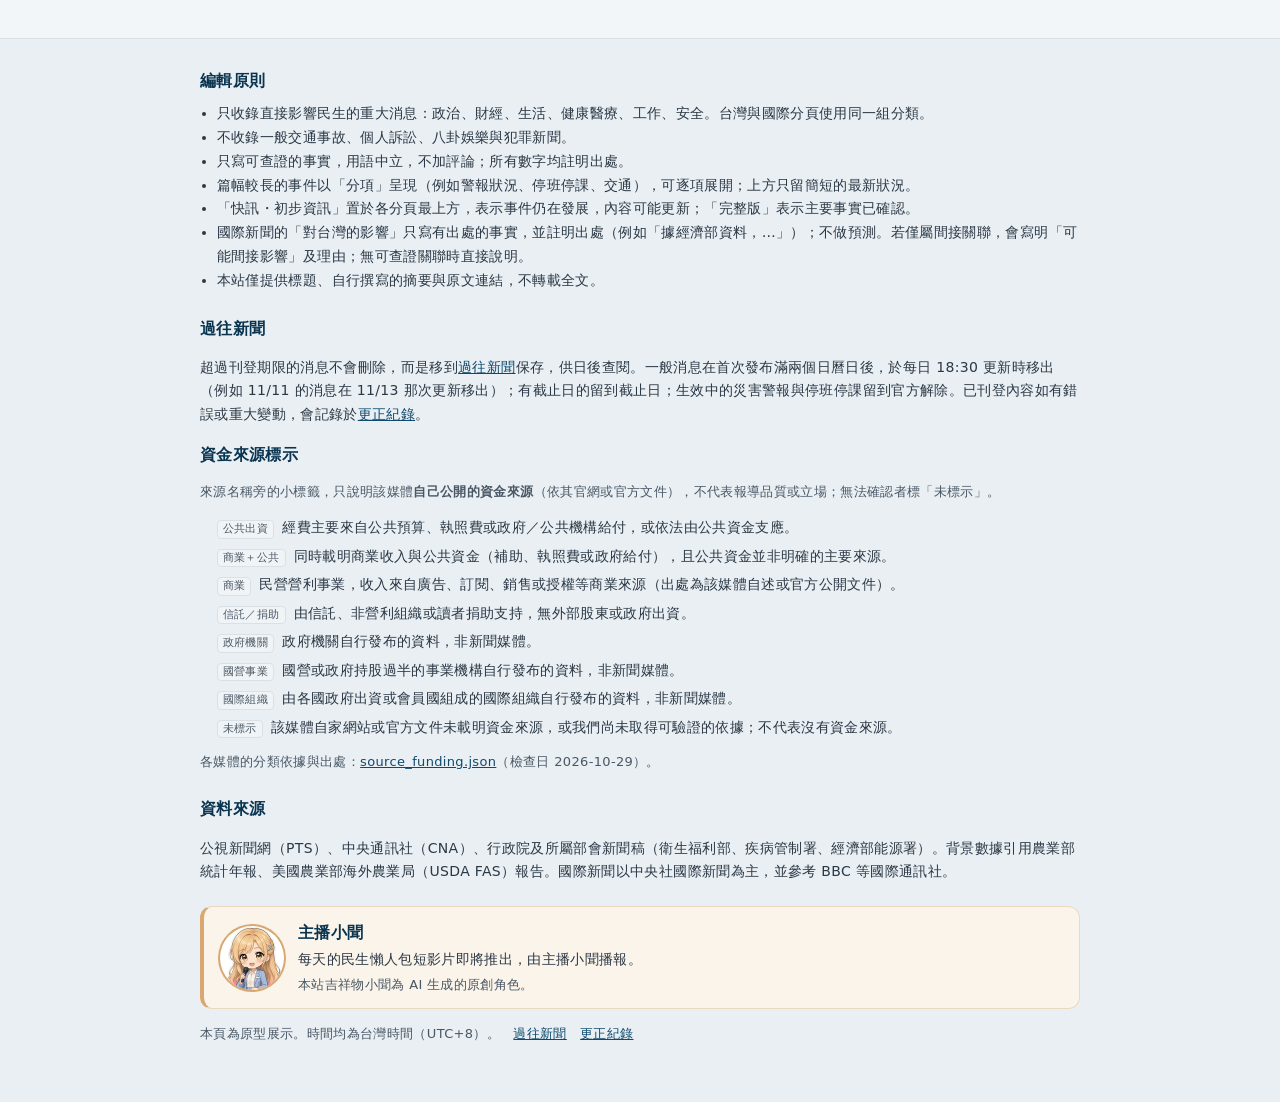
==== commit 6d26bcb0: "分類改為六大類，並調整每日上限與封存規則（主人決定 2026-11-11） 台灣與國際改用共用六個分類：政治、財經、生活、健康醫療、工作、安全。 每日新增上限暫改為台灣、國際各 10 則，僅為上限、不" ====
--- a/index.html
+++ b/index.html
@@ -51,7 +51,7 @@
   <div class="wrap">
     <h2>編輯原則</h2>
     <ul>
-      <li>只收錄直接影響民生的重大消息：物價與薪資、稅務與補助、健保與醫療、房價與租屋、能源與水電、交通、教育、天災與公共安全、勞動與產業、新法規、政治。</li>
+      <li>只收錄直接影響民生的重大消息：政治、財經、生活、健康醫療、工作、安全。台灣與國際分頁使用同一組分類。</li>
       <li>不收錄一般交通事故、個人訴訟、八卦娛樂與犯罪新聞。</li>
       <li>只寫可查證的事實，用語中立，不加評論；所有數字均註明出處。</li>
       <li>篇幅較長的事件以「分項」呈現（例如警報狀況、停班停課、交通），可逐項展開；上方只留簡短的最新狀況。</li>
@@ -60,7 +60,7 @@
       <li>本站僅提供標題、自行撰寫的摘要與原文連結，不轉載全文。</li>
     </ul>
     <h2>過往新聞</h2>
-    <p>超過刊登期限（一般消息為首次發布後2天）的消息不會刪除，而是移到<a href="archive.html">過往新聞</a>保存，供日後查閱。已刊登內容如有錯誤或重大變動，會記錄於<a href="corrections.html">更正紀錄</a>。</p>
+    <p>超過刊登期限的消息不會刪除，而是移到<a href="archive.html">過往新聞</a>保存，供日後查閱。一般消息在首次發布滿兩個日曆日後，於每日 18:30 更新時移出（例如 11/11 的消息在 11/13 那次更新移出）；有截止日的留到截止日；生效中的災害警報與停班停課留到官方解除。已刊登內容如有錯誤或重大變動，會記錄於<a href="corrections.html">更正紀錄</a>。</p>
     <div id="fund-legend"></div>
     <h2>資料來源</h2>
     <p>公視新聞網（PTS）、中央通訊社（CNA）、行政院及所屬部會新聞稿（衛生福利部、疾病管制署、經濟部能源署）。背景數據引用農業部統計年報、美國農業部海外農業局（USDA FAS）報告。國際新聞以中央社國際新聞為主，並參考 BBC 等國際通訊社。</p>
--- a/style.css
+++ b/style.css
@@ -67,11 +67,6 @@
 .c3{color:#5b2a86;background:#ece3f7;border-color:#cdb8e6}.c3::before{clip-path:polygon(50% 0,100% 50%,50% 100%,0 50%)}
 .c4{color:#8a1f4a;background:#fbe1ea;border-color:#efb6c9}.c4::before{clip-path:polygon(35% 0,65% 0,65% 35%,100% 35%,100% 65%,65% 65%,65% 100%,35% 100%,35% 65%,0 65%,0 35%,35% 35%)}
 .c5{color:#2f5d0f;background:#dcecc8;border-color:#b5d490}.c5::before{clip-path:polygon(0 0,100% 0,50% 100%)}
-.c6{color:#34414f;background:#d9e0e7;border-color:#b3bfcb}.c6::before{border-radius:50%;background:none;border:2px solid currentColor}
-.c7{color:#3a3a9a;background:#e5e6fb;border-color:#c1c3f0}.c7::before{background:none;border:2px solid currentColor}
-.c8{color:#00596e;background:#d3eff6;border-color:#9fd6e4}.c8::before{clip-path:polygon(50% 0,100% 50%,50% 100%,0 50%);background:none;border:0;box-shadow:inset 0 0 0 2px currentColor}
-.c9{color:#7a2d2d;background:#f8dede;border-color:#e8b4b4}.c9::before{clip-path:polygon(0 100%,100% 100%,50% 0,50% 0)}
-.c10{color:#5c4a00;background:#efe6b8;border-color:#d4c57a}.c10::before{clip-path:polygon(25% 0,75% 0,100% 50%,75% 100%,25% 100%,0 50%)}
 
 /* ---- section headings ---- */
 .day-sec{margin:28px 0 0}
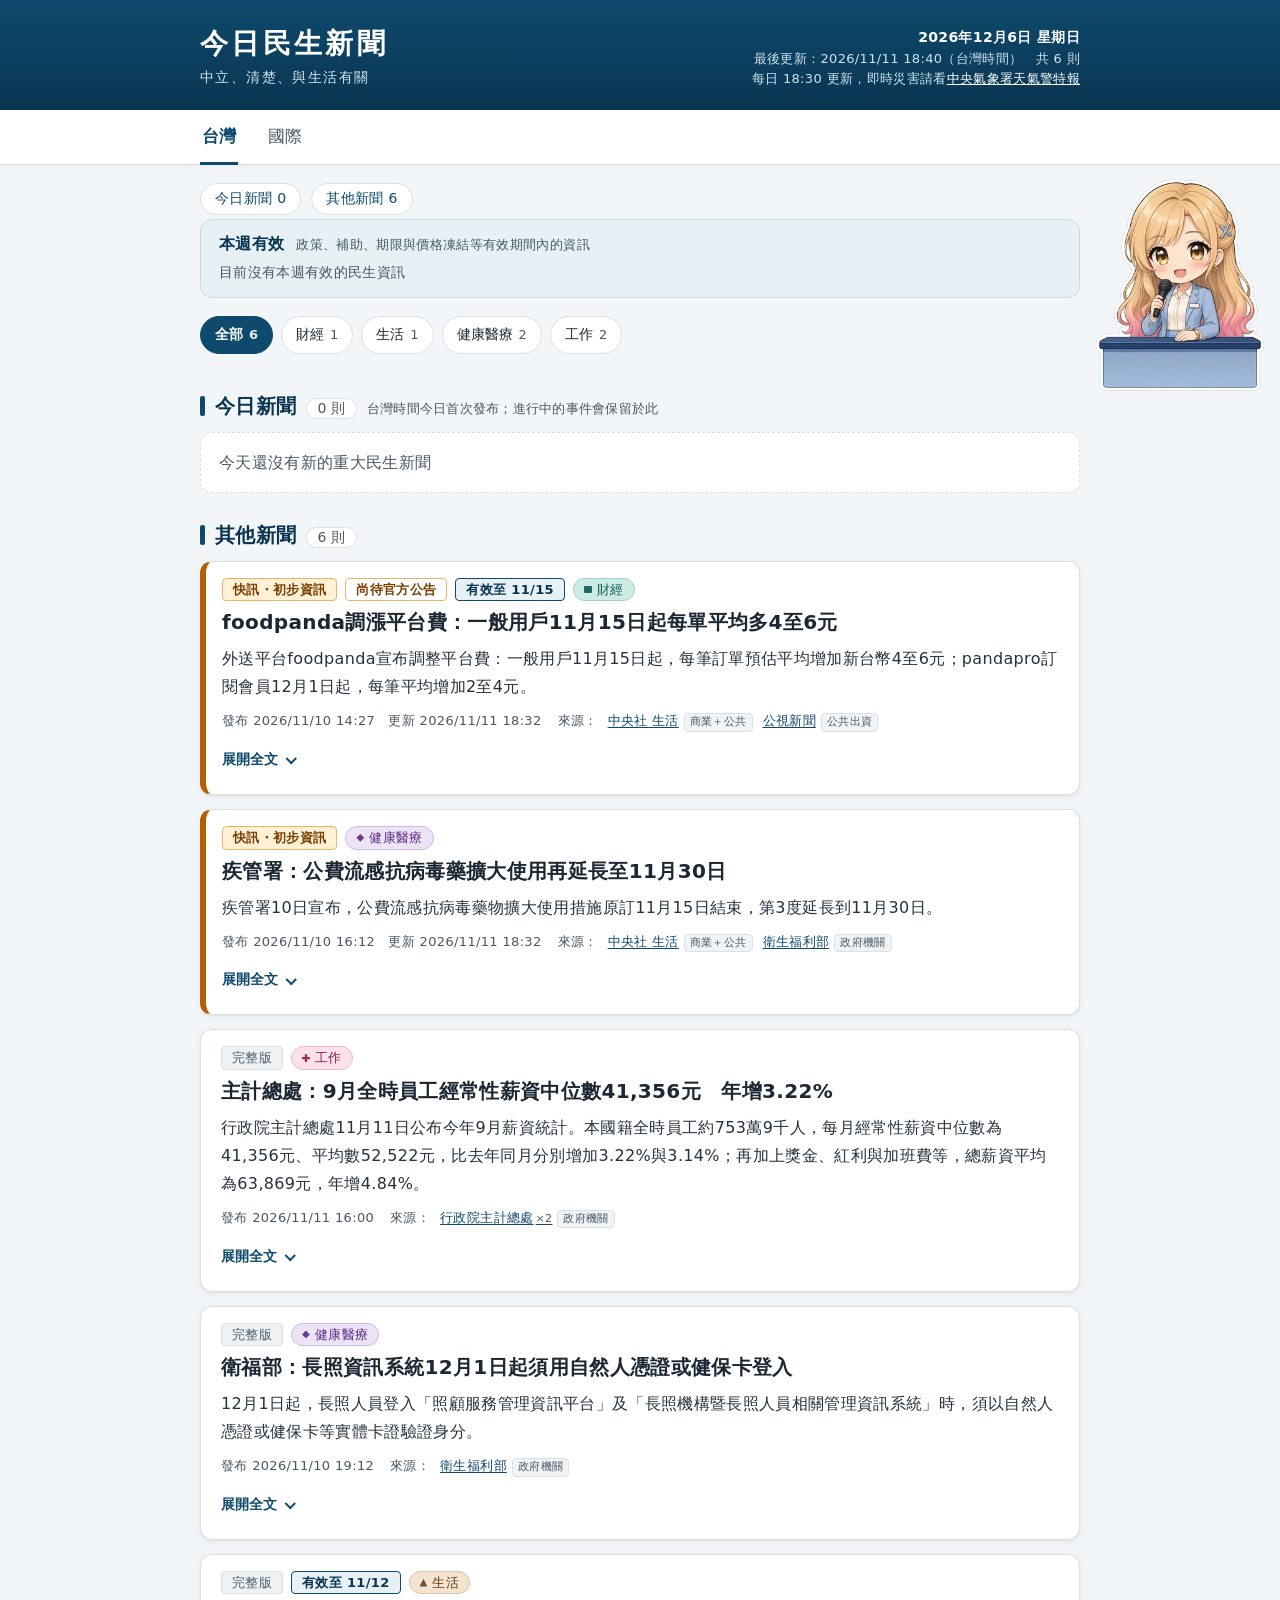
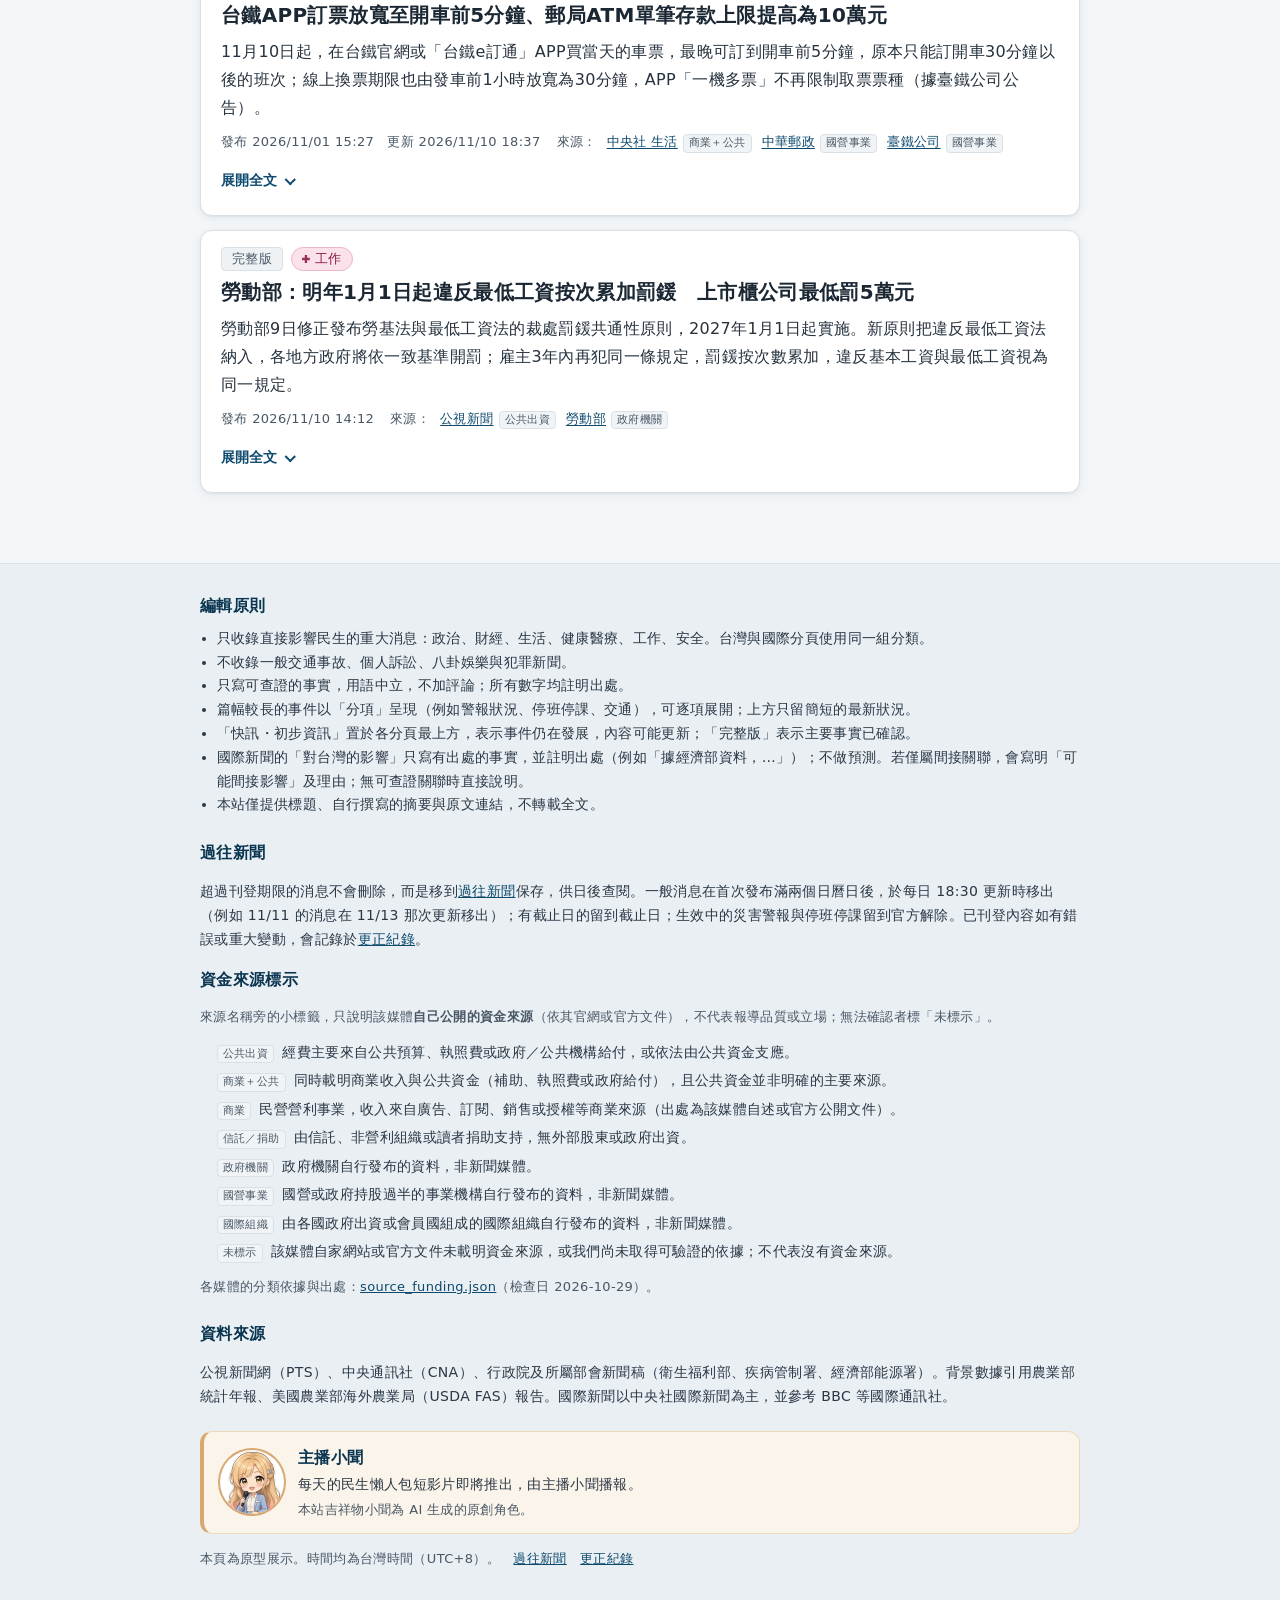
==== commit 7c741e27: "www.cwa.gov.tw 被擋時改以氣象署開放資料取得警特報，並將迦納最低工資移出首頁 部分環境對 www.cwa.gov.tw 會收到 HiNetCDN 的 404，改以 opendata.cw" ====
--- a/index.html
+++ b/index.html
@@ -20,7 +20,7 @@
       <div class="banner-meta">
         <p class="today-date" id="today-date"></p>
         <p class="meta-line" id="updated"></p>
-        <p class="meta-line schedule-note">每日 18:30 更新，即時災害請看<a href="https://www.cwa.gov.tw/" target="_blank" rel="noopener">中央氣象署</a></p>
+        <p class="meta-line schedule-note">每日 18:30 更新，即時災害請看<a href="https://www.cwa.gov.tw/V8/C/P/Warning/FIFOWS.html" target="_blank" rel="noopener">中央氣象署天氣警特報</a></p>
       </div>
       <!-- 吉祥物「小聞」：坐在主播台後的全身小圖，放在右上角日期旁（不放標題旁，避免像新聞的頭貼）；有置頂快訊／進行中災害時由 mascot.js 隱藏 -->
       <picture class="mascot-head" aria-hidden="true">
